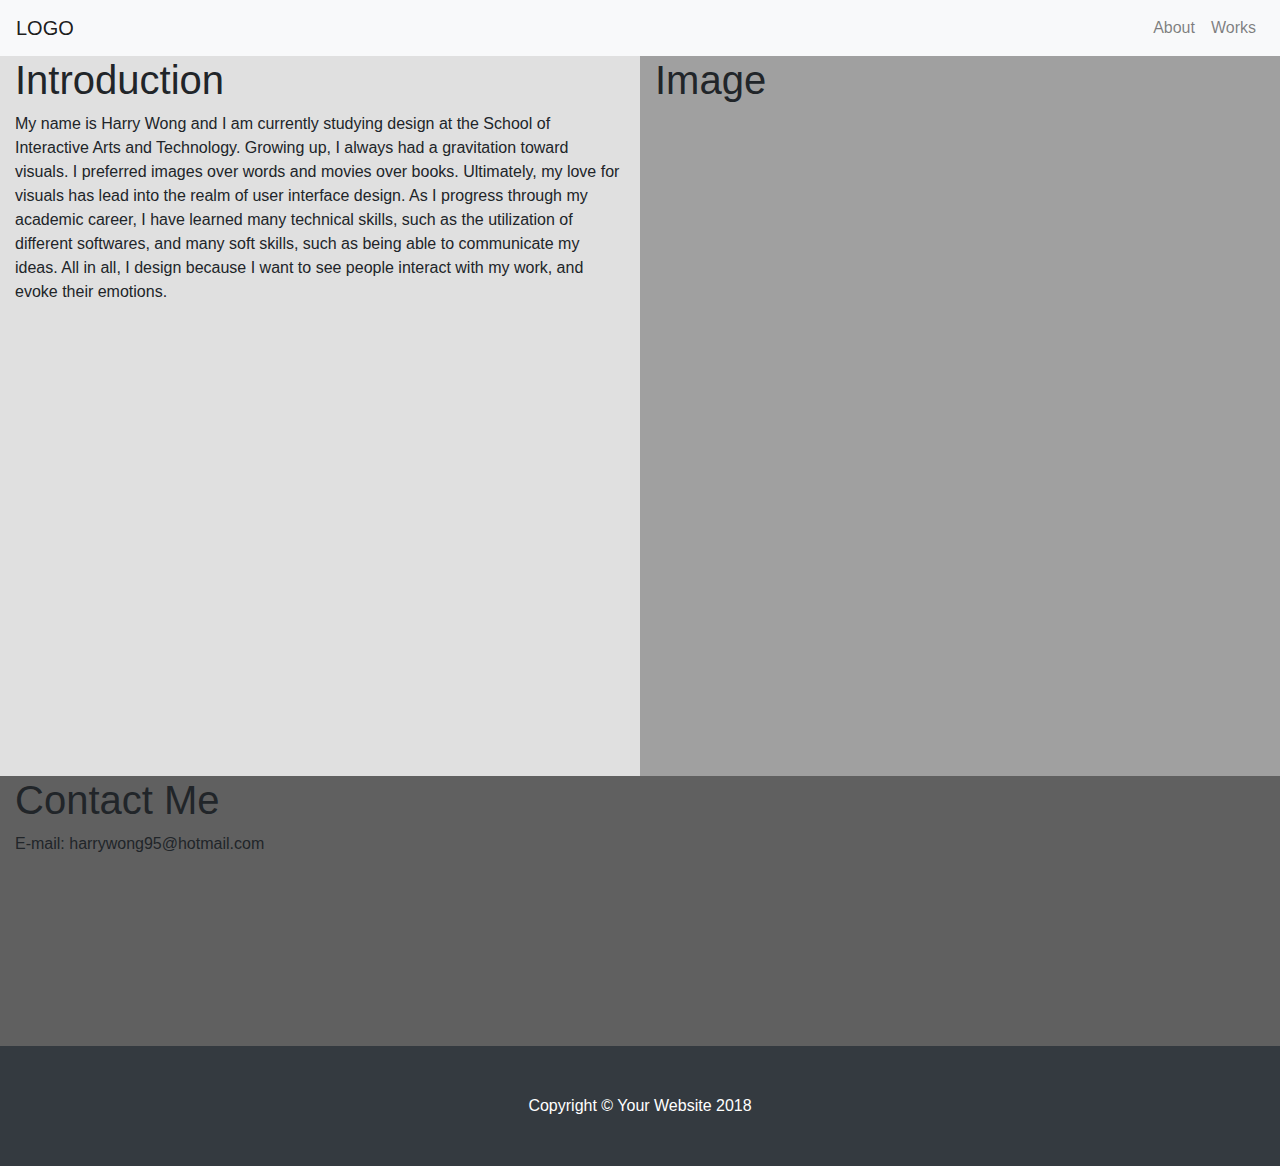
==== P03/about.html @ f25c4a7b "March-15-2018" ====
<!DOCTYPE html>
<html lang="en">

<head>
  <meta charset="utf-8">
  <meta name="viewport" content="width = device-width, intial-scale=1">

  <title> Harry Wong Portfolio </title>
  <link rel="stylesheet" type="text/css" href="https://maxcdn.bootstrapcdn.com/bootstrap/4.0.0/css/bootstrap.min.css">
  <link rel="stylesheet" href="css/main.css">

</head>

<body>

  <nav class="navbar navbar-expand-lg navbar-light bg-light">
    <a class="navbar-brand" href="index.html">LOGO</a>
    <button class="navbar-toggler" type="button" data-toggle="collapse" data-target="#navbarNav" aria-controls="navbarNav" aria-expanded="false" aria-label="Toggle navigation">
      <span class="navbar-toggler-icon"></span>
    </button>
    <div class="collapse navbar-collapse justify-content-end" id="navbarNav">
      <ul class="navbar-nav">
        <li class="nav-item">
          <a class="nav-link" href="about.html">About</a>
        </li>
        <li class="nav-item">
          <a class="nav-link" href="works.html">Works</a>
        </li>
      </ul>
    </div>
  </nav>

  <div class="container-fluid">
    <div class="row">
      <div class="col introduction">
        <h1> Introduction </h1>
        <p>My name is Harry Wong and I am currently studying design at the School of Interactive Arts and Technology. Growing up, I always had a gravitation toward visuals. I preferred images over words and movies over books. Ultimately, my love for visuals has lead into the realm of user interface design. As I progress through my academic career, I have learned many technical skills, such as the utilization of different softwares, and many soft skills, such as being able to communicate my ideas. All in all, I design because I want to see people interact with my work, and evoke their emotions. </p>
      </div>
      <div class="col aboutimage">
        <h1> Image </h1>
      </div>
    </div>
    <div class="row">
      <div class="col contact">
        <h1> Contact Me </h1>
        <p> E-mail: harrywong95@hotmail.com </p>
      </div>
    </div>
  </div>


  <footer class="py-5 bg-dark">
    <div class="container">
      <p class="m-0 text-center text-white">Copyright &copy; Your Website 2018</p>
    </div>
  </footer>





  <script src="https://ajax.googleapis.com/ajax/libs/jquery/3.3.1/jquery.min.js"></script>
  <script src="https://cdnjs.cloudflare.com/ajax/libs/popper.js/1.12.9/umd/popper.min.js"></script>
  <script src="https://maxcdn.bootstrapcdn.com/bootstrap/4.0.0/js/bootstrap.min.js"></script>

</body>


</html>
---- P03/css/main.css ----
.col-home{
  background-color: #FF5851;
  border: 2em solid white;
  height: 100vh;
  width: 100%;
}

.welcome{
    font-family: Roboto;
    font-size: 10em;
    font-weight: black;
    color: #1C1B20;
    margin-left: 5em;
    margin-top: 1.6em;
}

.col-50{
  background-color: #FFFFFF;
  width:50%;
}


.col{
  background-color: #E0E0E0;
  height: 100vh;
}

.work1intro{
  background-color: white;
  height: 80vh;
}

.work1image{
  background-color: #A0A0A0;
}

.introduction{
  height: 80vh;
}

.aboutimage{
  height: 80vh;
  background-color: #A0A0A0;
}

.contact{
  background-color: #606060;
  height: 30vh
}

.projectimage{
  background-color: #C0C0C0;
}

.worksimage{
  background-color: #C0C0C0;
  height: 50vh;
}

.worksimage{
  height: 50vh;
}
.worksimage2{
  background-color: #A0A0A0;
  height: 50vh;
}

.project h1{
  margin: 1em 1em 1em .4em;
}

.project p {
  padding: 1em;
  line-height: 2em;
  width: 70%;
}
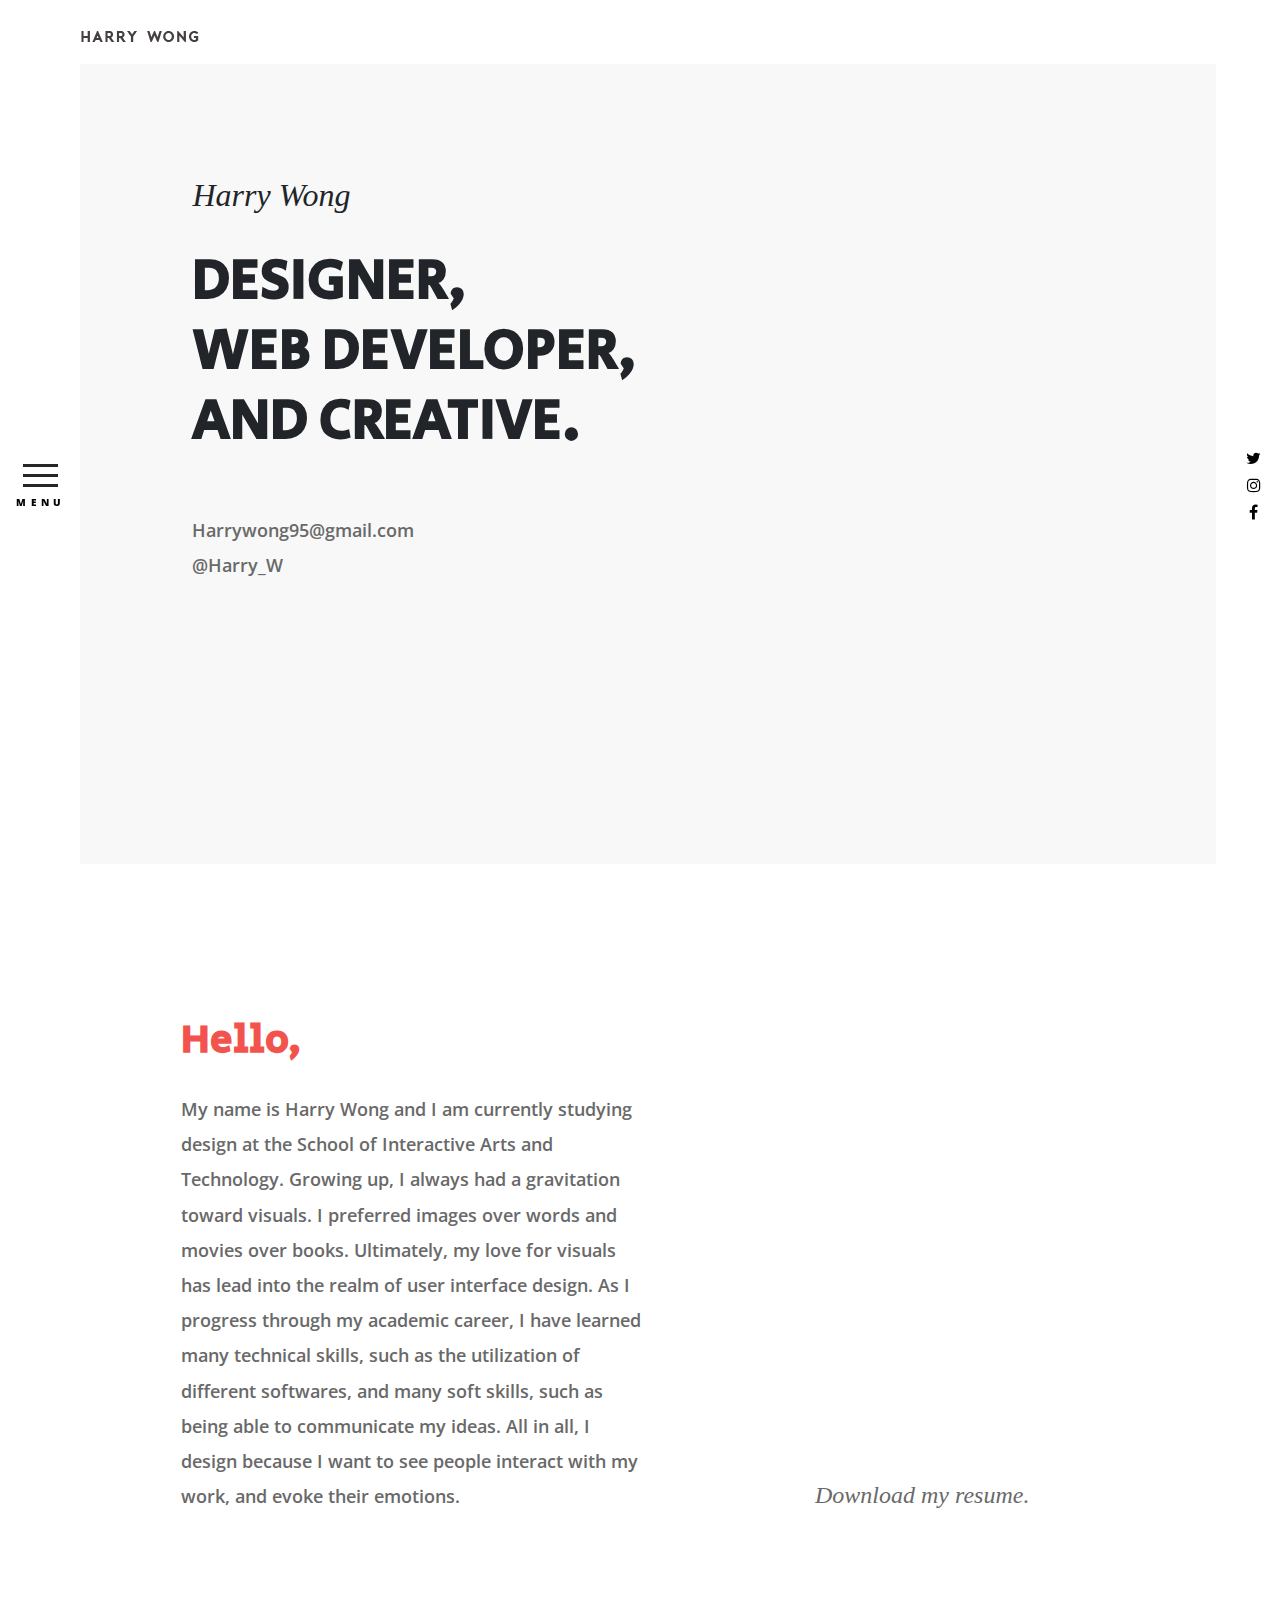
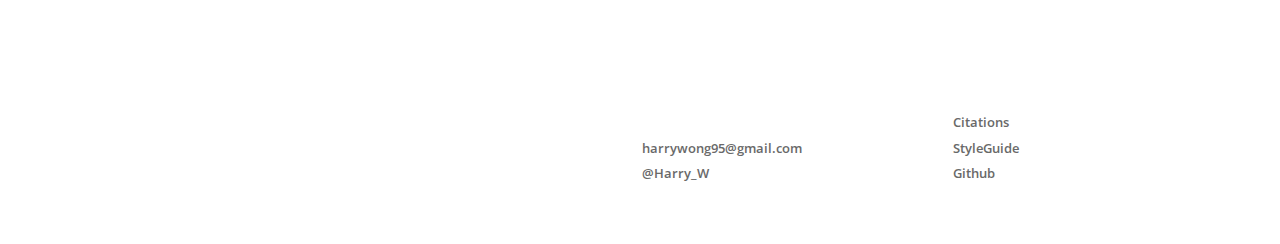
==== commit 443155ee: "Content" ====
--- a/P03/about.html
+++ b/P03/about.html
@@ -5,55 +5,96 @@
   <meta charset="utf-8">
   <meta name="viewport" content="width = device-width, intial-scale=1">
 
-  <title> Harry Wong Portfolio </title>
+  <title> About Me </title>
   <link rel="stylesheet" type="text/css" href="https://maxcdn.bootstrapcdn.com/bootstrap/4.0.0/css/bootstrap.min.css">
+  <link rel="stylesheet" href="https://cdnjs.cloudflare.com/ajax/libs/font-awesome/4.7.0/css/font-awesome.min.css">
+  <link href="https://fonts.googleapis.com/css?family=Khula" rel="stylesheet">
+  <link href="https://fonts.googleapis.com/css?family=Montserrat" rel="stylesheet">
+  <link href='https://fonts.googleapis.com/css?family=Rubik+Mono+One' rel='stylesheet'>
+  <link href="https://fonts.googleapis.com/css?family=Crimson+Text:400i" rel="stylesheet">
+  <link href="https://fonts.googleapis.com/css?family=Lato" rel="stylesheet">
+  <link href='https://fonts.googleapis.com/css?family=Secular+One' rel='stylesheet'>
+  <link href='https://fonts.googleapis.com/css?family=Open+Sans' rel='stylesheet'>
+
   <link rel="stylesheet" href="css/main.css">
+  <link rel="stylesheet" href="css/grid.css">
+
+  <script src="https://code.jquery.com/jquery-3.3.1.js"></script>
+  <script type="text/javascript">
+    $(document).ready(function(){
+      $('.sidebarBtn').click(function(){
+        $('.sidebar').toggleClass('active');
+        $('.sidebarBtn').toggleClass('toggle');
+      })
+    })
+  </script>
 
 </head>
 
 <body>
 
-  <nav class="navbar navbar-expand-lg navbar-light bg-light">
-    <a class="navbar-brand" href="index.html">LOGO</a>
-    <button class="navbar-toggler" type="button" data-toggle="collapse" data-target="#navbarNav" aria-controls="navbarNav" aria-expanded="false" aria-label="Toggle navigation">
-      <span class="navbar-toggler-icon"></span>
-    </button>
-    <div class="collapse navbar-collapse justify-content-end" id="navbarNav">
-      <ul class="navbar-nav">
-        <li class="nav-item">
-          <a class="nav-link" href="about.html">About</a>
-        </li>
-        <li class="nav-item">
-          <a class="nav-link" href="works.html">Works</a>
-        </li>
-      </ul>
+    <div class="container-fluid">
+      <div class="sidebar">
+        <ul>
+          <li><a href="index.html">HOME</a></li>
+          <li><a href="about.html">ABOUT</a></li>
+          <li><a href="works.html">WORKS</a></li>
+          <li><a href="about.html">CONTACT</a></li>
+        </ul>
+        <button class="sidebarBtn">
+          <p>MENU</p>
+          <span> </span>
+        </button>
+      </div>
+
+    <a href="index.html"><img id="logo" src="img/logo.png" alt="logo"></a>
+    <a href="http://www.twitter.com"><i class="fa fa-twitter" id="twitter"></i></a>
+    <a href="http://www.facebook.com"><i class="fa fa-facebook" id="facebook"></i></a>
+    <a href="http://www.instagram.com"><i class="fa fa-instagram" id="instagram"></i></a>
+
+    <div class="page">
+      <section>
+        <div class="row">
+          <div class="col project4">
+            <div class="col-50 aboutme">
+              <h2> Harry Wong </h2> <br> <h1>DESIGNER, <br> WEB DEVELOPER, <br> AND CREATIVE. </h1>
+              <p id="contactinfo"> Harrywong95@gmail.com <br> @Harry_W </p>
+            </div>
+            <div class="col-50">
+            </div>
+          </div>
+        </div>
+      </section>
+
+      <section>
+        <div class="row">
+          <div class="col project3">
+            <div class="col-50 aboutmepara">
+              <h1> Hello, </h1>
+              <p>My name is Harry Wong and I am currently studying design at the School of Interactive Arts and Technology. Growing up, I always had a gravitation toward visuals. I preferred images over words and movies over books. Ultimately, my love for visuals has lead into the realm of user interface design. As I progress through my academic career, I have learned many technical skills, such as the utilization of different softwares, and many soft skills, such as being able to communicate my ideas. All in all, I design because I want to see people interact with my work, and evoke their emotions. </p>
+            </div>
+            <div class="col-50 resume">
+              <a href="#"> Download my resume. </a>
+            </div>
+          </div>
+        </div>
+      </section>
+
     </div>
-  </nav>
-
-  <div class="container-fluid">
-    <div class="row">
-      <div class="col introduction">
-        <h1> Introduction </h1>
-        <p>My name is Harry Wong and I am currently studying design at the School of Interactive Arts and Technology. Growing up, I always had a gravitation toward visuals. I preferred images over words and movies over books. Ultimately, my love for visuals has lead into the realm of user interface design. As I progress through my academic career, I have learned many technical skills, such as the utilization of different softwares, and many soft skills, such as being able to communicate my ideas. All in all, I design because I want to see people interact with my work, and evoke their emotions. </p>
+    <div class="footer">
+      <div class="col-25">
       </div>
-      <div class="col aboutimage">
-        <h1> Image </h1>
+      <div class="col-25">
       </div>
-    </div>
-    <div class="row">
-      <div class="col contact">
-        <h1> Contact Me </h1>
-        <p> E-mail: harrywong95@hotmail.com </p>
+      <div class="col-25">
+        <p>harrywong95@gmail.com <br> @Harry_W</p>
+      </div>
+      <div class="col-25">
+        <p>Citations <br> StyleGuide <br> Github </p>
       </div>
     </div>
   </div>
 
-
-  <footer class="py-5 bg-dark">
-    <div class="container">
-      <p class="m-0 text-center text-white">Copyright &copy; Your Website 2018</p>
-    </div>
-  </footer>
 
 
 
--- a/P03/css/main.css
+++ b/P03/css/main.css
@@ -1,76 +1,533 @@
-.col-home{
-  background-color: #FF5851;
-  border: 2em solid white;
-  height: 100vh;
+body{
+  margin:0;
+  padding:0;
+  font-family: verdana;
+  background: #fff;
+}
+
+#logo{
+  position: absolute;
+  left:5em;
+  top:1.75em;
+}
+
+#twitter{
+  position: fixed;
+  right:1.5%;
+  top:50%;
+  color: black;
+}
+
+#instagram{
+  position: fixed;
+  right:1.5%;
+  top:53%;
+  color: black;
+}
+
+#facebook{
+  position: fixed;
+  right:1.7%;
+  top:56%;
+  color: black;
+}
+
+
+.sidebar{
+  position: fixed;
+  top:0;
+  left: -30em;
+  background: white;
+  width: 30em;
+  height: 100%;
+  transition: .3s;
+  z-index: 1;
+}
+
+input:focus, textarea:focus {
+    outline: none;
+}
+
+.active{
+  left:0;
+}
+
+ul{
+  margin-top: 50%;
+  padding: 1em 0;
+}
+
+ul li{
+  list-style: none;
+}
+
+ul li a{
+  padding: 1em 2em;
+  color: #696969;
+  display: block;
+  text-decoration: none;
+  font-family: secular one;
+  font-size: 2em;
+  font-weight: 900;
+}
+
+ul li a:hover{
+  text-decoration: none;
+  color: grey;
+}
+
+.sidebarBtn{
+  position: absolute;
+  top: 50%;
+  right:-14%;
+  width: 50px;
+  height: 50px;
+  box-sizing: border-box;
+  background: transparent;
+  cursor: pointer;
+  border: none;
+  outline: none;
+}
+
+.sidebarBtn p{
+  position: absolute;
+  font-size: .6em;
+  top: 4.75em;
+  right: .1em;
+  bottom: 0;
+  font-family: open sans;
+  font-weight: 900;
+  color: black;
+  letter-spacing: .5em;
+}
+
+.sidebarBtn.toggle p{
+  opacity: 0;
+}
+
+.sidebarBtn:focus{
+  outline: none;
+}
+
+.sidebarBtn span{
+  display: block;
+  width: 35px;
+  height: 3px;
+  background: #262626;
+  position: absolute;
+  top:24px;
+  transition: .3s;
+}
+
+.sidebarBtn span:before{
+  content: '';
+  position: absolute;
+  top: -10px;
+  left:0px;
   width: 100%;
-}
+  height: 3px;
+  background: #262626;
+  transition: .3s;
+}
+
+.sidebarBtn span:after{
+  content: '';
+  position: absolute;
+  top: 10px;
+  left:0px;
+  width: 100%;
+  height: 3px;
+  background: #262626;
+  transition: .3s;
+}
+
+.sidebarBtn.toggle span{
+  left: -10em;
+  background: transparent;
+}
+
+.sidebarBtn.toggle span:before{
+  top: 0;
+  transform: rotate(45deg);
+}
+
+.sidebarBtn.toggle span:after{
+  top: 0;
+  transform: rotate(-45deg);
+}
+
+/* Content */
+
+/* for homepage titles */
+.project h1{
+  font-family: secular one;
+  font-weight: 900;
+  line-height: 0.8em;
+  margin-left: 2em;
+  margin-bottom: 1.1em;
+}
+
+/* for works page titles  */
+.project1 h1{
+  font-family: secular one;
+  font-weight: 900;
+  line-height: 0.8em;
+  margin-left: 4em;
+  margin-bottom: 1.1em;
+  font-size: 9em;
+}
+
 
 .welcome{
-    font-family: Roboto;
-    font-size: 10em;
+    font-family: secular one;
+    font-size: 12em;
     font-weight: black;
     color: #1C1B20;
-    margin-left: 5em;
-    margin-top: 1.6em;
-}
-
-.col-50{
-  background-color: #FFFFFF;
-  width:50%;
-}
-
-
-.col{
-  background-color: #E0E0E0;
-  height: 100vh;
-}
-
-.work1intro{
-  background-color: white;
-  height: 80vh;
-}
-
-.work1image{
-  background-color: #A0A0A0;
-}
-
-.introduction{
-  height: 80vh;
-}
-
-.aboutimage{
-  height: 80vh;
-  background-color: #A0A0A0;
-}
-
-.contact{
-  background-color: #606060;
-  height: 30vh
+    margin-top: 25%;
+}
+
+/* homepage paragraphs */
+.firstpara{
+  font-family: Open Sans;
+  font-weight: 600;
+  color: #696969;
+  width: 42%;
+  margin-top: 7.6em;
+  font-size: 0.9em;
+  line-height: 2em;
+}
+
+.secondpara{
+  font-family: Open Sans;
+  font-weight: 600;
+  color: #696969;
+  width: 80%;
+  margin-top: 7.6em;
+  font-size: 0.9em;
+  line-height: 2em;
+}
+
+.thirdpara{
+  font-family: Open Sans;
+  font-weight: 600;
+  color: #696969;
+  width: 80%;
+  margin-top: 7.6em;
+  font-size: 0.9em;
+  line-height: 2em;
+}
+
+
+.homeimage{
+  margin-top: 10em;
+  width: 50%;
+  position: absolute;
+  margin-left: -0.9375em;
+}
+
+.homeimage h1{
+  font-size: 7rem;
+}
+
+.lenstitle h1{
+  font-size: 7rem;
+  color:#f2544d;
+}
+
+.homeimage img{
+  width: 90%;
+}
+
+.block{
+  width: 50%;
+  margin-left: 50%;
+  position: absolute;
+}
+
+.block h2{
+  margin-top: 10em;
+}
+
+.seemywork{
+  text-decoration: none;
+  font-family: Crimson;
+  background: none;
+  border: none;
+  margin-top: 2em;
+  font-size: 1.5em;
+  font-style: italic;
+  font-weight: bold;
+  color: #696969;
+  position: absolute;
+}
+
+.seemywork:hover{
+  color: #FF5851;
+  cursor: pointer;
+}
+
+.seemywork:focus{
+  outline: none;
+}
+
+.seemywork1{
+  text-decoration: none;
+  font-family: Crimson;
+  background: none;
+  border: none;
+  margin-top: .5em;
+  font-size: 1.5em;
+  margin-left: -.25em;
+  font-style: italic;
+  font-weight: bold;
+  color: #696969;
+  position: absolute;
+}
+
+.seemywork1:hover{
+  color: #FF5851;
+  cursor: pointer;
+}
+
+.seemywork1:focus{
+  outline: none;
+}
+
+.header1{
+  font-weight: bold;
+  font-size: 1.5em;
+
+}
+
+.header2{
+  font-family: Crimson;
+  font-style: italic;
+  font-weight: bold;
+  font-size: 1.5em;
+}
+
+.header3{
+  font-family: Crimson;
+  font-style: italic;
+  font-weight: bold;
+  font-size: 1.5em;
+}
+
+.header4{
+  font-weight: bold;
+  font-size: 1em;
+}
+
+#col-50 h2{
+  margin-left: 14em;
+  position: absolute;
+  margin-top: -3.5em;
 }
 
 .projectimage{
-  background-color: #C0C0C0;
-}
-
-.worksimage{
-  background-color: #C0C0C0;
-  height: 50vh;
-}
-
-.worksimage{
-  height: 50vh;
-}
-.worksimage2{
-  background-color: #A0A0A0;
-  height: 50vh;
-}
-
-.project h1{
-  margin: 1em 1em 1em .4em;
-}
-
-.project p {
-  padding: 1em;
-  line-height: 2em;
-  width: 70%;
-}
+  width: 100%;
+}
+
+.col-12 img{
+  width: 100%;
+  margin-top: 11em;
+}
+
+.col-12 h1{
+  margin-top: 1em;
+  position: absolute;
+  letter-spacing: .1em;
+}
+
+.frontright{
+  background-color: #FF5851;
+  height: 100%;
+}
+
+.worksheader2{
+  margin-top:13em;
+  margin-left: 3em;
+}
+
+.worksheader2 p{
+  font-family: open sans;
+  color: #696969;
+  font-size: 0.9em;
+  font-weight: 600;
+  width: 60%;
+  margin-top: 3em;
+}
+
+.thumbnails img{
+  width: 101%;
+  margin: 0;
+  padding: 0;
+}
+
+.aboutme h1{
+  font-size: 3.5rem;
+  line-height: 1.25em;
+  margin-left:20%;
+  font-family: secular one;
+  font-weight: 900;
+}
+
+.aboutme h2{
+  font-size: 2rem;
+  font-style: italic;
+  font-family: crimson;
+  margin-left: 20%;
+  margin-top: 20%;
+}
+
+.aboutmepara h1{
+  font-family: secular one;
+  font-weight: 900;
+  color: #f2544d;
+  margin-left: 18%;
+  margin-top: 27%;
+}
+
+.aboutmepara p{
+  font-family: Open Sans;
+  font-weight: 600;
+  color: #696969;
+    line-height: 2em;
+      font-size: 1.1em;
+      margin-left: 18%;
+      margin-top: 5%;
+}
+
+#contactinfo{
+  font-family: Open Sans;
+  font-weight: 600;
+  font-size: 1.1em;
+  color: #696969;
+  margin-left: 20%;
+  margin-top: 10%;
+  line-height: 2em;
+}
+
+.resume a{
+  text-decoration: none;
+  color: #696969;
+  font-family: crimson;
+  font-style: italic;
+  font-size: 1.5em;
+  margin-left: 30%;
+}
+
+.labels p{
+  margin: 0;
+  font-family: Open Sans;
+  font-weight: 600;
+  color: #696969;
+  line-height: 2em;
+  font-size: 1.1em;
+  padding-bottom: 10em;
+  margin-left: 9%;
+}
+
+.summary h1{
+  margin-left: 4em;
+  font-family: secular one;
+  font-weight: 900;
+  color: #f2544d;
+  float: left;
+}
+
+.summary p{
+  width: 60%;
+  margin-left: 18%;
+  font-family: Open Sans;
+  font-weight: 600;
+  color: #696969;
+  line-height: 2em;
+  margin-top: 5%;
+  float: left;
+}
+
+.col-50 img{
+  width: 101%;
+  height: 100%;
+  margin: 0;
+  float: left;
+}
+
+.workheader{
+  background-color: #512439;
+  height: 90vh;
+  width: 100%;
+}
+
+.workheader2{
+  background-color: #5ec6a3;
+  height: 90vh;
+  width: 100%;
+}
+
+.workstitle h1{
+  font-family: secular one;
+  font-weight: 900;
+  color: white;
+  font-size: 5em;
+  margin-top: 5%;
+}
+
+.workstitle h2{
+  font-family: crimson;
+  font-weight: 900;
+  color: white;
+  font-size: 2.5em;
+  margin-top: 40%;
+  font-style: italic;
+}
+
+.workstitle h3{
+  font-family: crimson;
+  font-weight: 900;
+  color: #7c3640;
+  font-size: 1em;
+  font-style: italic;
+  margin-top: 30%;
+}
+
+#vtlheader{
+  color: #3a7c66;
+}
+
+#work2header{
+  color: #5ec6a3;
+}
+
+.workstitle p{
+  font-family: Open Sans;
+  font-weight: 600;
+  color: #f8f8f8;
+  line-height: 2em;
+  margin-top: 5%;
+  font-size: .8em;
+  width: 80%;
+}
+
+.footer {
+    position: absolute;
+    left: 0;
+    top: 100;
+    width: 100%;
+    height: 20%;
+    background-color: white;
+    color: #696969;
+    text-align: center;
+}
+
+.footer p{
+  font-family: Open Sans;
+  font-weight: 600;
+  color: #696969;
+  line-height: 2em;
+  font-size: .8em;
+  width: 80%;
+  text-align: left;
+  margin-top: 15%;
+}
--- a/P03/css/grid.css
+++ b/P03/css/grid.css
@@ -0,0 +1,68 @@
+
+.project{
+  height: 65em;
+  background-color: #F8F8F8;
+  padding: 0;
+}
+
+.project1{
+  height: 40em;
+  background-color: #F8F8F8;
+  padding: 0;
+}
+
+.project2{
+  height: 28em;
+  background-color: #F8F8F8;
+  padding: 0;
+}
+
+.project3{
+  height: 50em;
+  background-color: white;
+  padding: 0;
+}
+
+.project4{
+  height: 50em;
+  background-color: #F8F8F8;
+  padding: 0;
+}
+
+.page{
+  background-color: #F8F8F8;
+  border-left: 5em solid white;
+  border-right: 4em solid white;
+  border-top: 4em solid white;
+  padding: 0;
+}
+
+.col-33{
+  width: 33%;
+  display: inline-block;
+}
+
+.col-50{
+  width: 49.5%;
+  display: inline-block;
+  padding-bottom: 10%;
+}
+
+#col-50{
+  width: 49.5%;
+  display: inline-block;
+}
+
+.col-25{
+  width: 24%;
+  display: inline-block;
+}
+
+.col-12{
+  padding: 0;
+  margin: 0;
+}
+
+.col-100{
+  width: 100%;
+}
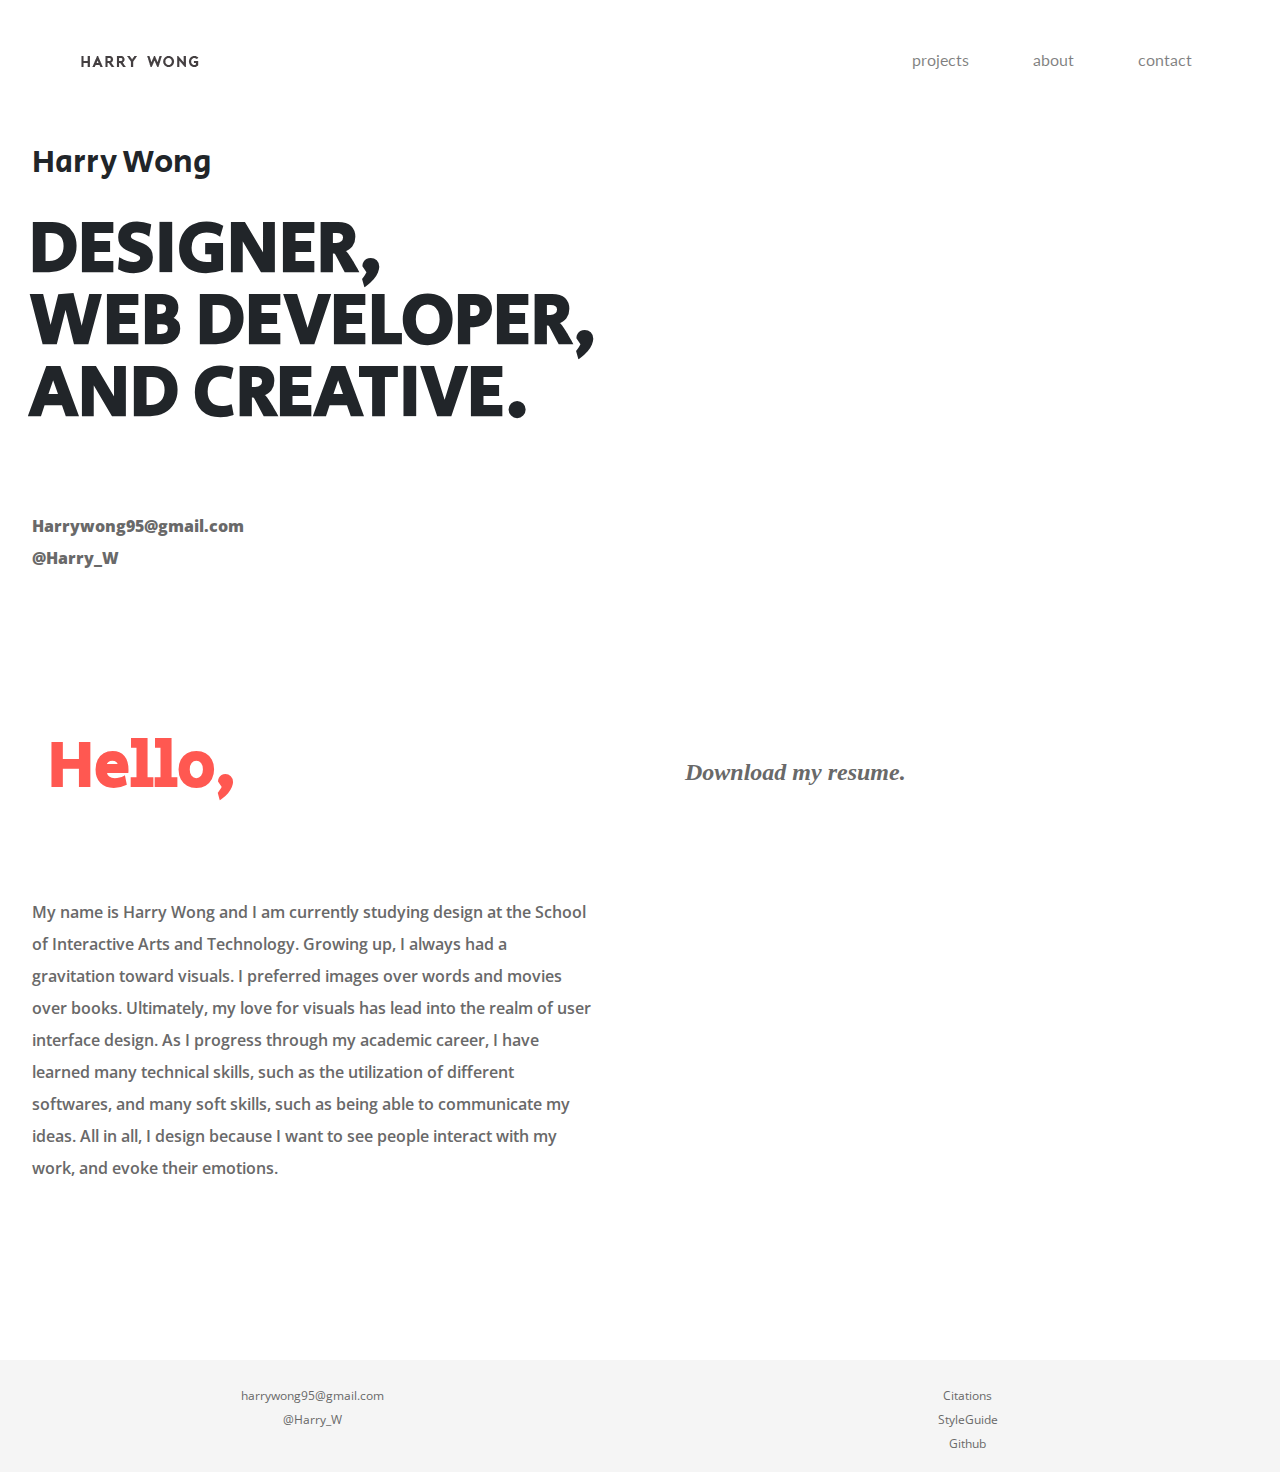
==== commit 95c169bd: "Responsiveness" ====
--- a/P03/about.html
+++ b/P03/about.html
@@ -20,85 +20,66 @@
   <link rel="stylesheet" href="css/grid.css">
 
   <script src="https://code.jquery.com/jquery-3.3.1.js"></script>
-  <script type="text/javascript">
-    $(document).ready(function(){
-      $('.sidebarBtn').click(function(){
-        $('.sidebar').toggleClass('active');
-        $('.sidebarBtn').toggleClass('toggle');
-      })
-    })
-  </script>
 
 </head>
 
 <body>
 
-    <div class="container-fluid">
-      <div class="sidebar">
-        <ul>
-          <li><a href="index.html">HOME</a></li>
-          <li><a href="about.html">ABOUT</a></li>
-          <li><a href="works.html">WORKS</a></li>
-          <li><a href="about.html">CONTACT</a></li>
+  <div class="container-fluid">
+    <nav class="navbar navbar-expand-lg navbar-light">
+      <a href="index.html"><img src = "img/logo.png"></a>
+      <button class="navbar-toggler" type="button" data-toggle="collapse" data-target="#navbarNav" aria-controls="navbarNav" aria-expanded="false" aria-label="Toggle navigation">
+        <span class="navbar-toggler-icon"></span>
+      </button>
+      <div class="collapse navbar-collapse" id="navbarNav">
+        <ul class="navbar-nav ml-auto">
+          <li class="nav-item ml-auto">
+            <a class="nav-link" href="works.html">projects</a>
+          </li>
+          <li class="nav-item ml-auto">
+            <a class="nav-link" href="about.html#about">about</a>
+          </li>
+          <li class="nav-item ml-auto">
+            <a class="nav-link" href="about.html#contact">contact</a>
+          </li>
         </ul>
-        <button class="sidebarBtn">
-          <p>MENU</p>
-          <span> </span>
-        </button>
       </div>
+    </nav>
 
-    <a href="index.html"><img id="logo" src="img/logo.png" alt="logo"></a>
+    <div class="row fullscreen">
+      <div class="col-md-6" id="contact">
+        <h2 id="name"> Harry Wong </h2> <br> <h1 id="names">DESIGNER, <br> WEB DEVELOPER, <br> AND CREATIVE. </h1>
+        <p id="contactinfo"> Harrywong95@gmail.com <br> @Harry_W </p>
+      </div>
+    </div>
+
+    <div class="row space">
+      <div class="col-md-6" id="about">
+        <h1 id="hello"> Hello, </h1>
+        <p id="aboutpara">My name is Harry Wong and I am currently studying design at the School of Interactive Arts and Technology. Growing up, I always had a gravitation toward visuals. I preferred images over words and movies over books. Ultimately, my love for visuals has lead into the realm of user interface design. As I progress through my academic career, I have learned many technical skills, such as the utilization of different softwares, and many soft skills, such as being able to communicate my ideas. All in all, I design because I want to see people interact with my work, and evoke their emotions. </p>
+      </div>
+      <div class="col-md-6">
+        <a href="#" id="resume"> Download my resume. </a>
+      </div>
+    </div>
+
+    <footer>
+      <div class="row">
+        <div class="col-md-6">
+          <p>harrywong95@gmail.com <br> @Harry_W</p>
+        </div>
+        <div class="col-md-6">
+          <p>Citations <br> StyleGuide <br> Github </p>
+        </div>
+      </div>
+    </footer>
+
+  </div>
+
+    <!-- <a href="index.html"><img id="logo" src="img/logo.png" alt="logo"></a>
     <a href="http://www.twitter.com"><i class="fa fa-twitter" id="twitter"></i></a>
     <a href="http://www.facebook.com"><i class="fa fa-facebook" id="facebook"></i></a>
-    <a href="http://www.instagram.com"><i class="fa fa-instagram" id="instagram"></i></a>
-
-    <div class="page">
-      <section>
-        <div class="row">
-          <div class="col project4">
-            <div class="col-50 aboutme">
-              <h2> Harry Wong </h2> <br> <h1>DESIGNER, <br> WEB DEVELOPER, <br> AND CREATIVE. </h1>
-              <p id="contactinfo"> Harrywong95@gmail.com <br> @Harry_W </p>
-            </div>
-            <div class="col-50">
-            </div>
-          </div>
-        </div>
-      </section>
-
-      <section>
-        <div class="row">
-          <div class="col project3">
-            <div class="col-50 aboutmepara">
-              <h1> Hello, </h1>
-              <p>My name is Harry Wong and I am currently studying design at the School of Interactive Arts and Technology. Growing up, I always had a gravitation toward visuals. I preferred images over words and movies over books. Ultimately, my love for visuals has lead into the realm of user interface design. As I progress through my academic career, I have learned many technical skills, such as the utilization of different softwares, and many soft skills, such as being able to communicate my ideas. All in all, I design because I want to see people interact with my work, and evoke their emotions. </p>
-            </div>
-            <div class="col-50 resume">
-              <a href="#"> Download my resume. </a>
-            </div>
-          </div>
-        </div>
-      </section>
-
-    </div>
-    <div class="footer">
-      <div class="col-25">
-      </div>
-      <div class="col-25">
-      </div>
-      <div class="col-25">
-        <p>harrywong95@gmail.com <br> @Harry_W</p>
-      </div>
-      <div class="col-25">
-        <p>Citations <br> StyleGuide <br> Github </p>
-      </div>
-    </div>
-  </div>
-
-
-
-
-
+    <a href="http://www.instagram.com"><i class="fa fa-instagram" id="instagram"></i></a> -->
 
   <script src="https://ajax.googleapis.com/ajax/libs/jquery/3.3.1/jquery.min.js"></script>
   <script src="https://cdnjs.cloudflare.com/ajax/libs/popper.js/1.12.9/umd/popper.min.js"></script>
--- a/P03/css/main.css
+++ b/P03/css/main.css
@@ -1,276 +1,253 @@
-body{
-  margin:0;
-  padding:0;
-  font-family: verdana;
-  background: #fff;
-}
-
-#logo{
-  position: absolute;
-  left:5em;
-  top:1.75em;
-}
-
 #twitter{
-  position: fixed;
-  right:1.5%;
-  top:50%;
+  position: absolute;
+  right:7em;
+  top: 2.5em;
   color: black;
 }
 
 #instagram{
-  position: fixed;
-  right:1.5%;
-  top:53%;
+  position: absolute;
+  right:10em;
+  top: 2.5em;
   color: black;
 }
 
 #facebook{
-  position: fixed;
-  right:1.7%;
-  top:56%;
+  position: absolute;
+  right:13em;
+  top: 2.5em;
   color: black;
 }
 
-
-.sidebar{
-  position: fixed;
-  top:0;
-  left: -30em;
-  background: white;
-  width: 30em;
-  height: 100%;
-  transition: .3s;
-  z-index: 1;
-}
-
-input:focus, textarea:focus {
-    outline: none;
-}
-
-.active{
-  left:0;
-}
-
-ul{
-  margin-top: 50%;
-  padding: 1em 0;
-}
-
-ul li{
-  list-style: none;
-}
-
-ul li a{
-  padding: 1em 2em;
-  color: #696969;
-  display: block;
-  text-decoration: none;
+#homepage{
+  overflow:hidden;
+}
+
+#name{
   font-family: secular one;
-  font-size: 2em;
+  margin-left: 4.75em;
+  margin-top: 5em;
+}
+
+#names{
+  line-height: 1em;
+  margin-left: 2.25em;
+}
+
+#contactinfo{
+  font-family: open sans;
   font-weight: 900;
-}
-
-ul li a:hover{
-  text-decoration: none;
-  color: grey;
-}
-
-.sidebarBtn{
-  position: absolute;
-  top: 50%;
-  right:-14%;
-  width: 50px;
-  height: 50px;
-  box-sizing: border-box;
-  background: transparent;
-  cursor: pointer;
+  font-size: 1em;
+  color: #696969;
+  line-height: 2em;
+  margin-left: 9em;
+}
+
+.bounceleft a{
+  color:black;
+}
+
+.bounceleft a:focus{
+  color:#696969;
+}
+
+.bounceright a{
+  color:black;
+}
+
+.bounceright a:focus{
+  color:#696969;
+}
+
+.bouncedown a{
+  color:black;
+}
+
+.bouncedown a:focus{
+  color:#696969;
+}
+
+/* Content */
+
+.fullscreen{
+  height: 100vh;
+}
+
+.space{
+  padding-bottom: 10%;
+}
+
+.navbar{
+  padding: 2.5em 5em 2em 5em;
+}
+
+.navbar-toggler{
   border: none;
   outline: none;
 }
 
-.sidebarBtn p{
-  position: absolute;
-  font-size: .6em;
-  top: 4.75em;
-  right: .1em;
-  bottom: 0;
-  font-family: open sans;
-  font-weight: 900;
-  color: black;
-  letter-spacing: .5em;
-}
-
-.sidebarBtn.toggle p{
-  opacity: 0;
-}
-
-.sidebarBtn:focus{
+.navbar-toggler:focus{
+  border: none;
   outline: none;
 }
 
-.sidebarBtn span{
-  display: block;
-  width: 35px;
-  height: 3px;
-  background: #262626;
-  position: absolute;
-  top:24px;
-  transition: .3s;
-}
-
-.sidebarBtn span:before{
-  content: '';
-  position: absolute;
-  top: -10px;
-  left:0px;
-  width: 100%;
-  height: 3px;
-  background: #262626;
-  transition: .3s;
-}
-
-.sidebarBtn span:after{
-  content: '';
-  position: absolute;
-  top: 10px;
-  left:0px;
-  width: 100%;
-  height: 3px;
-  background: #262626;
-  transition: .3s;
-}
-
-.sidebarBtn.toggle span{
-  left: -10em;
-  background: transparent;
-}
-
-.sidebarBtn.toggle span:before{
-  top: 0;
-  transform: rotate(45deg);
-}
-
-.sidebarBtn.toggle span:after{
-  top: 0;
-  transform: rotate(-45deg);
-}
-
-/* Content */
-
-/* for homepage titles */
-.project h1{
+.nav-item{
+  padding-left: 3em;
+  font-family:Lato;
+}
+
+#welcome{
+  font-size: 10rem;
+  margin-top: 7%;
+  right: 36%;
+  position: absolute;
+}
+
+#hello{
+  color: #FF5851;
+}
+
+#projects{
+  color: #FF5851;
+  font-siZE: 10em;
+  margin-top: 15%;
+  margin-left: 30%;
+}
+
+h1{
   font-family: secular one;
   font-weight: 900;
   line-height: 0.8em;
+  font-size: 7vh;
   margin-left: 2em;
   margin-bottom: 1.1em;
 }
 
-/* for works page titles  */
-.project1 h1{
-  font-family: secular one;
-  font-weight: 900;
-  line-height: 0.8em;
-  margin-left: 4em;
-  margin-bottom: 1.1em;
-  font-size: 9em;
-}
-
-
-.welcome{
-    font-family: secular one;
-    font-size: 12em;
-    font-weight: black;
-    color: #1C1B20;
-    margin-top: 25%;
-}
-
-/* homepage paragraphs */
-.firstpara{
-  font-family: Open Sans;
+#vtlimage{
+  width: 100%;
+}
+
+.para{
+  font-family: open sans;
   font-weight: 600;
   color: #696969;
-  width: 42%;
-  margin-top: 7.6em;
   font-size: 0.9em;
+  padding-right: 50%;
+  padding-top: 5em;
+}
+
+#aboutpara{
+  font-family: open sans;
+  font-weight: 600;
+  color: #696969;
+  font-size: 1em;
   line-height: 2em;
-}
-
-.secondpara{
-  font-family: Open Sans;
-  font-weight: 600;
-  color: #696969;
-  width: 80%;
-  margin-top: 7.6em;
-  font-size: 0.9em;
-  line-height: 2em;
-}
-
-.thirdpara{
-  font-family: Open Sans;
-  font-weight: 600;
-  color: #696969;
-  width: 80%;
-  margin-top: 7.6em;
-  font-size: 0.9em;
-  line-height: 2em;
-}
-
-
-.homeimage{
-  margin-top: 10em;
-  width: 50%;
-  position: absolute;
-  margin-left: -0.9375em;
-}
-
-.homeimage h1{
-  font-size: 7rem;
-}
-
-.lenstitle h1{
-  font-size: 7rem;
-  color:#f2544d;
-}
-
-.homeimage img{
-  width: 90%;
-}
-
-.block{
-  width: 50%;
-  margin-left: 50%;
-  position: absolute;
-}
-
-.block h2{
-  margin-top: 10em;
+  margin-left: 8.8em;
+  width: 75%;
+}
+
+#left{
+  font-size: 3em;
+  position: absolute;
+  left: 2em;
+  top: 3.4em;
+}
+
+#leftlabel{
+  font-family: lato;
+  font-size: 1em;
+  position: absolute;
+  left: 9em;
+  top: 12em;
+}
+
+#right{
+  font-size: 3em;
+  position: absolute;
+  right: 2em;
+  top: 3.4em;
+}
+
+#rightlabel{
+  font-family: lato;
+  font-size: 1em;
+  position: absolute;
+  right: 9em;
+  top: 12em;
+}
+
+#down{
+  font-size: 3em;
+  position: absolute;
+  top: 11.5em;
+}
+
+#downlabel{
+  font-family: lato;
+  font-size: 1em;
+  position: absolute;
+  left: 49.4%;
+  top: 34em;
+}
+.arrow {
+  text-align: center;
+  margin: 8% 0;
+}
+.bounceleft {
+  -moz-animation: bounceleft 2s infinite;
+  -webkit-animation: bounceleft 2s infinite;
+  animation: bounceleft 2s infinite;
+}
+
+@keyframes bounceleft {
+  0%, 20%, 50%, 80%, 100% {
+    transform: translateY(0);
+  }
+  40% {
+    transform: translateX(-30px);
+  }
+  60% {
+    transform: translateX(-15px);
+  }
+}
+
+.bounceright {
+  -moz-animation: bounceright 2s infinite;
+  -webkit-animation: bounceright 2s infinite;
+  animation: bounceright 2s infinite;
+}
+
+@keyframes bounceright {
+  0%, 20%, 50%, 80%, 100% {
+    transform: translateY(0);
+  }
+  40% {
+    transform: translateX(30px);
+  }
+  60% {
+    transform: translateX(15px);
+  }
+}
+
+.bouncedown {
+  -moz-animation: bouncedown 2s infinite;
+  -webkit-animation: bouncedown 2s infinite;
+  animation: bouncedown 2s infinite;
+}
+
+@keyframes bouncedown {
+  0%, 20%, 50%, 80%, 100% {
+    transform: translateY(0);
+  }
+  40% {
+    transform: translateY(30px);
+  }
+  60% {
+    transform: translateY(15px);
+  }
 }
 
 .seemywork{
-  text-decoration: none;
-  font-family: Crimson;
-  background: none;
-  border: none;
-  margin-top: 2em;
-  font-size: 1.5em;
-  font-style: italic;
-  font-weight: bold;
-  color: #696969;
-  position: absolute;
-}
-
-.seemywork:hover{
-  color: #FF5851;
-  cursor: pointer;
-}
-
-.seemywork:focus{
-  outline: none;
-}
-
-.seemywork1{
   text-decoration: none;
   font-family: Crimson;
   background: none;
@@ -284,19 +261,18 @@
   position: absolute;
 }
 
-.seemywork1:hover{
+.seemywork:hover{
   color: #FF5851;
   cursor: pointer;
 }
 
-.seemywork1:focus{
+.seemywork:focus{
   outline: none;
 }
 
 .header1{
   font-weight: bold;
   font-size: 1.5em;
-
 }
 
 .header2{
@@ -306,228 +282,75 @@
   font-size: 1.5em;
 }
 
-.header3{
+.header4{
+  font-weight: bold;
+  font-size: 1em;
+}
+
+#resume{
+  text-decoration: none;
   font-family: Crimson;
+  background: none;
+  border: none;
+  margin-top: .5em;
+  font-size: 1.5em;
+  margin-left: -.25em;
   font-style: italic;
   font-weight: bold;
-  font-size: 1.5em;
-}
-
-.header4{
-  font-weight: bold;
-  font-size: 1em;
-}
-
-#col-50 h2{
-  margin-left: 14em;
-  position: absolute;
-  margin-top: -3.5em;
-}
-
-.projectimage{
+  color: #696969;
+  position: absolute;
+}
+
+#resume:hover{
+  color: #FF5851;
+  cursor: pointer;
+}
+
+.projectpara{
+  font-family: open sans;
+  font-weight: 600;
+  color: #696969;
+  font-size: 1em;
+  line-height: 2em;
+}
+
+.projecttitle{
+  font-size: 2em;
+  font-family: secular one;
+  margin-left: 0;
+}
+
+#lens{
+  background-color:#FF5851;
+}
+
+#thumbnail{
   width: 100%;
 }
 
-.col-12 img{
-  width: 100%;
-  margin-top: 11em;
-}
-
-.col-12 h1{
-  margin-top: 1em;
-  position: absolute;
-  letter-spacing: .1em;
-}
-
-.frontright{
-  background-color: #FF5851;
-  height: 100%;
-}
-
-.worksheader2{
-  margin-top:13em;
-  margin-left: 3em;
-}
-
-.worksheader2 p{
-  font-family: open sans;
-  color: #696969;
-  font-size: 0.9em;
-  font-weight: 600;
-  width: 60%;
-  margin-top: 3em;
-}
-
-.thumbnails img{
-  width: 101%;
-  margin: 0;
-  padding: 0;
-}
-
-.aboutme h1{
-  font-size: 3.5rem;
-  line-height: 1.25em;
-  margin-left:20%;
-  font-family: secular one;
-  font-weight: 900;
-}
-
-.aboutme h2{
-  font-size: 2rem;
-  font-style: italic;
-  font-family: crimson;
-  margin-left: 20%;
-  margin-top: 20%;
-}
-
-.aboutmepara h1{
-  font-family: secular one;
-  font-weight: 900;
-  color: #f2544d;
-  margin-left: 18%;
-  margin-top: 27%;
-}
-
-.aboutmepara p{
-  font-family: Open Sans;
-  font-weight: 600;
-  color: #696969;
-    line-height: 2em;
-      font-size: 1.1em;
-      margin-left: 18%;
-      margin-top: 5%;
-}
-
-#contactinfo{
-  font-family: Open Sans;
-  font-weight: 600;
-  font-size: 1.1em;
-  color: #696969;
-  margin-left: 20%;
-  margin-top: 10%;
+#titles{
+  font-size: 10em;
+  margin-left: 5em;
+  margin-top: 2em;
+  color: white;
+}
+
+#titles1{
+  font-size: 10em;
+  margin-left: 4em;
+  margin-top: 2em;
+  color: white;
+}
+
+footer p{
+  text-align: center;
+  font-family: open sans;
   line-height: 2em;
-}
-
-.resume a{
-  text-decoration: none;
-  color: #696969;
-  font-family: crimson;
-  font-style: italic;
-  font-size: 1.5em;
-  margin-left: 30%;
-}
-
-.labels p{
-  margin: 0;
-  font-family: Open Sans;
-  font-weight: 600;
-  color: #696969;
-  line-height: 2em;
-  font-size: 1.1em;
-  padding-bottom: 10em;
-  margin-left: 9%;
-}
-
-.summary h1{
-  margin-left: 4em;
-  font-family: secular one;
-  font-weight: 900;
-  color: #f2544d;
-  float: left;
-}
-
-.summary p{
-  width: 60%;
-  margin-left: 18%;
-  font-family: Open Sans;
-  font-weight: 600;
-  color: #696969;
-  line-height: 2em;
-  margin-top: 5%;
-  float: left;
-}
-
-.col-50 img{
-  width: 101%;
-  height: 100%;
-  margin: 0;
-  float: left;
-}
-
-.workheader{
-  background-color: #512439;
-  height: 90vh;
-  width: 100%;
-}
-
-.workheader2{
-  background-color: #5ec6a3;
-  height: 90vh;
-  width: 100%;
-}
-
-.workstitle h1{
-  font-family: secular one;
-  font-weight: 900;
-  color: white;
-  font-size: 5em;
-  margin-top: 5%;
-}
-
-.workstitle h2{
-  font-family: crimson;
-  font-weight: 900;
-  color: white;
-  font-size: 2.5em;
-  margin-top: 40%;
-  font-style: italic;
-}
-
-.workstitle h3{
-  font-family: crimson;
-  font-weight: 900;
-  color: #7c3640;
-  font-size: 1em;
-  font-style: italic;
-  margin-top: 30%;
-}
-
-#vtlheader{
-  color: #3a7c66;
-}
-
-#work2header{
-  color: #5ec6a3;
-}
-
-.workstitle p{
-  font-family: Open Sans;
-  font-weight: 600;
-  color: #f8f8f8;
-  line-height: 2em;
-  margin-top: 5%;
-  font-size: .8em;
-  width: 80%;
-}
-
-.footer {
-    position: absolute;
-    left: 0;
-    top: 100;
-    width: 100%;
-    height: 20%;
-    background-color: white;
-    color: #696969;
-    text-align: center;
-}
-
-.footer p{
-  font-family: Open Sans;
-  font-weight: 600;
-  color: #696969;
-  line-height: 2em;
-  font-size: .8em;
-  width: 80%;
-  text-align: left;
-  margin-top: 15%;
-}
+  font-size: .75em;
+  color:#696969;
+  margin-top: 2em;
+}
+
+footer{
+  background: 	#F5F5F5;
+}
--- a/P03/css/grid.css
+++ b/P03/css/grid.css
@@ -1,4 +1,546 @@
-
+/* This is some default styling for the exercise */
+* {
+	box-sizing: border-box;
+}
+
+html,body {
+	margin : 0;
+	padding : 0;
+	font-size: 100%;
+}
+
+.container-fluid{
+	margin: 0;
+	padding: 0;
+}
+
+@media all and (max-width: 1920px){
+	#welcome{
+		font-size: 7rem;
+		margin-top: 7%;
+		right: 40%;
+		position: absolute;
+	}
+
+	#down{
+	  font-size: 3em;
+	  position: absolute;
+	  top: 11em;
+		left: 48.4%;
+	}
+
+	#downlabel{
+	  font-family: lato;
+	  font-size: 1em;
+	  position: absolute;
+	  left: 47.75%;
+	  top: 37em;
+	}
+
+	#projects{
+		color: #FF5851;
+		font-siZE: 9em;
+		margin-top: 15%;
+		margin-left: 30%;
+	}
+}
+
+@media all and (max-width: 1690px) {
+	#welcome{
+		font-size: 7rem;
+		margin-top: 7%;
+		right: 38%;
+		position: absolute;
+	}
+
+	#down{
+		font-size: 3em;
+		position: absolute;
+		top: 11em;
+		left: 48.4%;
+	}
+
+	#downlabel{
+		font-family: lato;
+		font-size: 1em;
+		position: absolute;
+		left: 47.5%;
+		top: 37em;
+	}
+
+	#projects{
+		color: #FF5851;
+		font-siZE: 8em;
+		margin-top: 15%;
+		margin-left: 30%;
+	}
+
+	#homepage{
+	  overflow: auto;
+	}
+
+	.fullscreen{
+		height:80vh;
+	}
+
+	#titles{
+		font-size: 6em;
+		margin-top: 4em;
+	}
+}
+
+@media all and (max-width: 1280px){
+	#welcome{
+		font-size: 6rem;
+		margin-top: 8%;
+		right: 32%;
+		position: absolute;
+	}
+
+	#down{
+	  font-size: 3em;
+	  position: absolute;
+	  top: 12em;
+		left: 46.4%;
+	}
+
+	#downlabel{
+	  font-family: lato;
+	  font-size: 1em;
+	  position: absolute;
+	  left: 45.4%;
+	  top: 40em;
+	}
+
+	#projects{
+		color: #FF5851;
+		font-siZE: 7em;
+		margin-top: 15%;
+		margin-left: 30%;
+	}
+
+	.fullscreen{
+		height:70vh;
+	}
+
+	#aboutpara{
+		font-family: open sans;
+		font-weight: 600;
+		color: #696969;
+		font-size: 1em;
+		line-height: 2em;
+		width: 100%;
+		margin-left: 0;
+		padding: 2em;
+	}
+
+	#hello{
+		color: #FF5851;
+		margin-left: .75em;
+		font-size: 4em;
+	}
+
+	#contactinfo{
+		font-family: open sans;
+		font-weight: 900;
+		font-size: 1em;
+		color: #696969;
+		line-height: 2em;
+		margin-left: 2em;
+	}
+
+	#name{
+		font-family: secular one;
+		margin-left: 1em;
+		margin-top: 1em;
+	}
+
+	#names{
+		line-height: 1em;
+		font-size: 4.5em;
+		margin-left: .4em;
+		white-space: nowrap;
+	}
+
+	#resume{
+		margin-left: 1.25em;
+	}
+
+	#titles{
+		font-size: 5em;
+		margin-top: 4em;
+	}
+}
+
+@media all and (max-width: 980px){
+	#welcome{
+		font-size: 5rem;
+		margin-top: 9%;
+		right: 30%;
+		position: absolute;
+	}
+
+	#down{
+	  font-size: 3em;
+	  position: absolute;
+	  top: 11em;
+		left: 46.4%;
+	}
+
+	#downlabel{
+	  font-family: lato;
+	  font-size: 1em;
+	  position: absolute;
+	  left: 44.4%;
+	  top: 38em;
+	}
+
+	#projects{
+		color: #FF5851;
+		font-siZE: 6em;
+		margin-top: 15%;
+		margin-left: 30%;
+	}
+
+	.fullscreen{
+		height:60vh;
+	}
+
+	#aboutpara{
+		font-family: open sans;
+		font-weight: 600;
+		color: #696969;
+		font-size: 1em;
+		line-height: 2em;
+		width: 100%;
+		margin-left: 0;
+		padding: 2em;
+	}
+
+	#hello{
+		color: #FF5851;
+		margin-left: .75em;
+		font-size: 3em;
+	}
+
+	#contactinfo{
+		font-family: open sans;
+		font-weight: 900;
+		font-size: 1em;
+		color: #696969;
+		line-height: 2em;
+		margin-left: 2em;
+	}
+
+	#name{
+		font-family: secular one;
+		margin-left: 1em;
+		margin-top: 1em;
+	}
+
+	#names{
+		line-height: 1em;
+		font-size: 3.5em;
+		margin-left: .5em;
+		white-space: nowrap;
+	}
+
+	#resume{
+		margin-left: 1.25em;
+	}
+
+	#titles{
+		font-size: 4em;
+		margin-top: 4em;
+	}
+
+	.projectpara{
+		padding-left: 3em;
+		padding-right :3em;
+	}
+
+	.projecttitle{
+		padding-left: 1.6em;
+		padding-top: .75em;
+	}
+}
+
+@media all and (max-width: 736px){
+	#welcome{
+		font-size: 4rem;
+		margin-top: 10%;
+		right: 28%;
+		position: absolute;
+	}
+	#down{
+	  font-size: 3em;
+	  position: absolute;
+	  top: 12em;
+		left: 46.4%;
+	}
+
+	#downlabel{
+	  font-family: lato;
+	  font-size: 1em;
+	  position: absolute;
+	  left: 44.4%;
+	  top: 40em;
+	}
+
+	#projects{
+		color: #FF5851;
+		font-siZE: 3em;
+		margin-top: 15%;
+		margin-left: 30%;
+	}
+
+	.fullscreen{
+		height:50vh;
+	}
+
+	#aboutpara{
+		font-family: open sans;
+		font-weight: 600;
+		color: #696969;
+		font-size: 1em;
+		line-height: 2em;
+		width: 100%;
+		margin-left: 0;
+		padding: 2em;
+	}
+
+	#hello{
+	  color: #FF5851;
+		margin-left: .75em;
+		font-size: 2em;
+	}
+
+	#contactinfo{
+		font-family: open sans;
+		font-weight: 900;
+		font-size: 1em;
+		color: #696969;
+		line-height: 2em;
+		margin-left: 2em;
+	}
+
+	#name{
+		font-family: secular one;
+		margin-left: 1em;
+		margin-top: 1em;
+	}
+
+	#names{
+		line-height: 1em;
+		font-size: 2.5em;
+		margin-left: .75em;
+		white-space: nowrap;
+	}
+
+	#resume{
+		margin-left: 1.25em;
+	}
+
+	#titles{
+		font-size: 3em;
+		margin-top: 4em;
+	}
+
+	.projectpara{
+		padding-left: 3em;
+		padding-right :3em;
+	}
+
+	.projecttitle{
+		padding-left: 1.6em;
+		padding-top: .75em;
+	}
+}
+
+@media all and (max-width: 480px){
+	#welcome{
+		font-size: 3rem;
+		margin-top: 11%;
+		right: 26%;
+		position: absolute;
+	}
+
+	#down{
+	  font-size: 3em;
+	  position: absolute;
+	  top: 8em;
+		left: 46.4%;
+	}
+
+	#downlabel{
+	  font-family: lato;
+	  font-size: 1em;
+	  position: absolute;
+	  left: 44.4%;
+	  top: 23em;
+	}
+
+	#projects{
+		color: #FF5851;
+		font-siZE: 3em;
+		margin-top: 15%;
+		margin-left: 30%;
+	}
+
+	.fullscreen{
+		height:40vh;
+	}
+
+	#aboutpara{
+		font-family: open sans;
+		font-weight: 600;
+		color: #696969;
+		font-size: 1em;
+		line-height: 2em;
+		width: 100%;
+		margin-left: 0;
+		padding: 2em;
+	}
+
+	.projectpara{
+		padding-left: 3em;
+		padding-right :3em;
+	}
+
+	.projecttitle{
+		padding-left: 1.6em;
+		padding-top: .75em;
+	}
+
+	#titles{
+		font-size: 2em;
+		margin-top: 5em;
+	}
+
+	.navbar{
+		padding: 2.5em 2em 2em 2em;
+	}
+}
+
+@media all and (max-width: 375px){
+	#welcome{
+		font-size: 3rem;
+		margin-top: 11%;
+		right: 26%;
+		position: absolute;
+	}
+
+	#down{
+	  font-size: 3em;
+	  position: absolute;
+	  top: 12em;
+		left: 47.4%;
+	}
+
+	#downlabel{
+	  font-family: lato;
+	  font-size: 1em;
+	  position: absolute;
+	  left: 44.4%;
+	  top: 40em;
+	}
+
+	#left{
+	  font-size: 3em;
+	  position: absolute;
+	  left: 1em;
+	  top: 3.4em;
+	}
+
+	#leftlabel{
+	  font-family: lato;
+	  font-size: 1em;
+	  position: absolute;
+	  left: 6em;
+	  top: 12em;
+	}
+
+	#right{
+	  font-size: 3em;
+	  position: absolute;
+	  right: .5em;
+	  top: 3.4em;
+	}
+
+	#rightlabel{
+	  font-family: lato;
+	  font-size: 1em;
+	  position: absolute;
+	  right: 4.5em;
+	  top: 12em;
+	}
+
+	#twitter{
+	  position: absolute;
+	  right:3em;
+	  top: 2.5em;
+	  color: black;
+	}
+
+	#instagram{
+	  position: absolute;
+	  right:6em;
+	  top: 2.5em;
+	  color: black;
+	}
+
+	#facebook{
+	  position: absolute;
+	  right:9em;
+	  top: 2.5em;
+	  color: black;
+	}
+
+	#projects{
+		color: #FF5851;
+		font-siZE: 3em;
+		margin-top: 15%;
+		margin-left: 30%;
+	}
+
+	.fullscreen{
+		height:30vh;
+	}
+
+	#aboutpara{
+		font-family: open sans;
+		font-weight: 600;
+		color: #696969;
+		font-size: .75em;
+		line-height: 2em;
+		width: 100%;
+		margin-left: 0;
+		padding: 2em;
+	}
+
+	#hello{
+		color: #FF5851;
+		margin-left: .75em;
+		font-size: 2em;
+		margin-top: 6em;
+	}
+
+	#resume a{
+	padding-bottom: 5em;
+	}
+
+	.projectpara{
+		padding-left: 5em;
+		padding-right 5em;
+	}
+
+	.navbar{
+	  padding: 2.5em 1em 2em 1.5em;
+	}
+}
+
+
+/*
 .project{
   height: 65em;
   background-color: #F8F8F8;
@@ -65,4 +607,4 @@
 
 .col-100{
   width: 100%;
-}
+} */
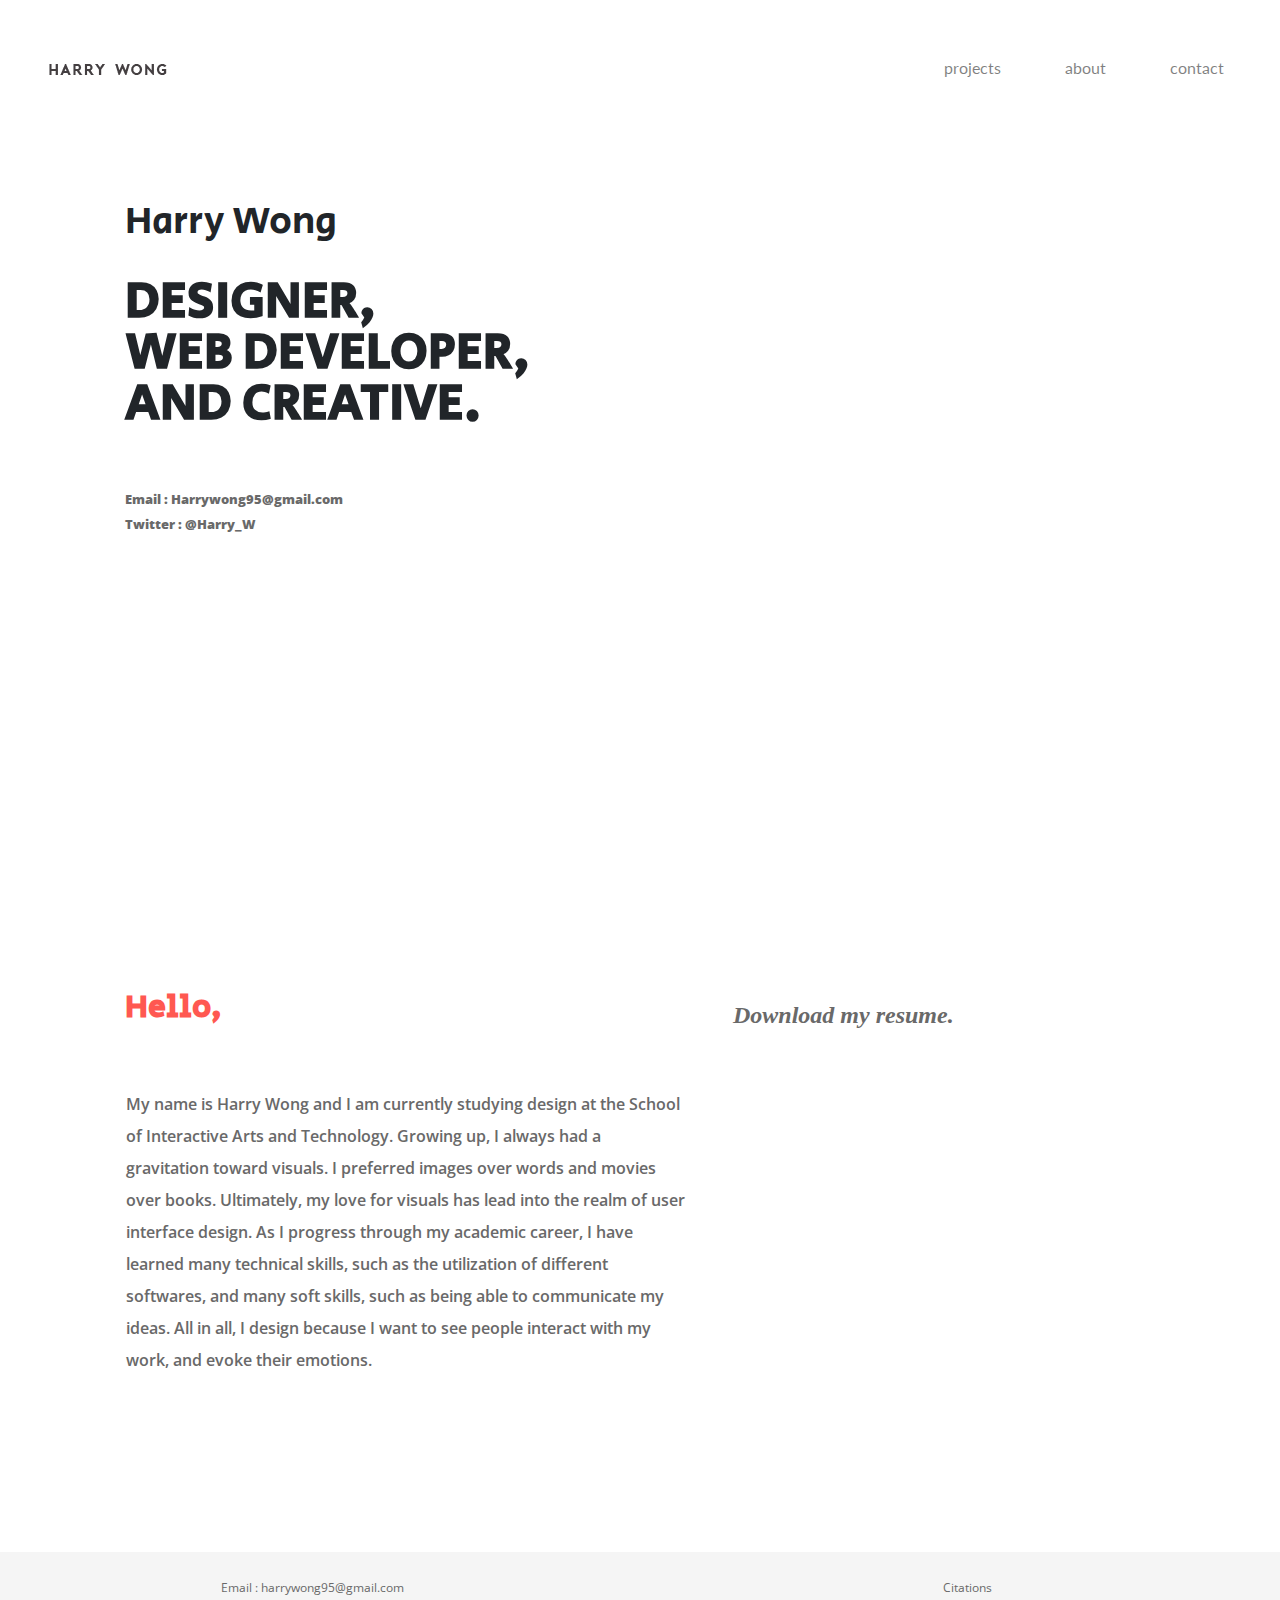
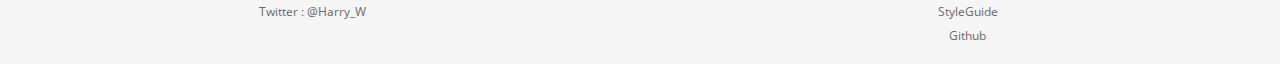
==== commit 8aef9a2e: "Debug" ====
--- a/P03/about.html
+++ b/P03/about.html
@@ -25,9 +25,9 @@
 
 <body>
 
-  <div class="container-fluid">
+  <div class="container-fluid" id="whitesidebar">
     <nav class="navbar navbar-expand-lg navbar-light">
-      <a href="index.html"><img src = "img/logo.png"></a>
+      <a href="index.html"><img src = "img/logo.png" alt="mynamelogo"></a>
       <button class="navbar-toggler" type="button" data-toggle="collapse" data-target="#navbarNav" aria-controls="navbarNav" aria-expanded="false" aria-label="Toggle navigation">
         <span class="navbar-toggler-icon"></span>
       </button>
@@ -49,7 +49,7 @@
     <div class="row fullscreen">
       <div class="col-md-6" id="contact">
         <h2 id="name"> Harry Wong </h2> <br> <h1 id="names">DESIGNER, <br> WEB DEVELOPER, <br> AND CREATIVE. </h1>
-        <p id="contactinfo"> Harrywong95@gmail.com <br> @Harry_W </p>
+        <p id="contactinfo"> Email : Harrywong95@gmail.com <br> Twitter : @Harry_W </p>
       </div>
     </div>
 
@@ -66,7 +66,7 @@
     <footer>
       <div class="row">
         <div class="col-md-6">
-          <p>harrywong95@gmail.com <br> @Harry_W</p>
+          <p>Email : harrywong95@gmail.com <br> Twitter : @Harry_W</p>
         </div>
         <div class="col-md-6">
           <p>Citations <br> StyleGuide <br> Github </p>
--- a/P03/css/main.css
+++ b/P03/css/main.css
@@ -1,21 +1,21 @@
 #twitter{
   position: absolute;
   right:7em;
-  top: 2.5em;
+  top: 3em;
   color: black;
 }
 
 #instagram{
   position: absolute;
   right:10em;
-  top: 2.5em;
+  top: 3em;
   color: black;
 }
 
 #facebook{
   position: absolute;
   right:13em;
-  top: 2.5em;
+  top: 3em;
   color: black;
 }
 
@@ -25,19 +25,21 @@
 
 #name{
   font-family: secular one;
-  margin-left: 4.75em;
-  margin-top: 5em;
+  font-size: 2vw;
+  margin-top: 20%;
+  margin-left: 16.5%;
 }
 
 #names{
   line-height: 1em;
-  margin-left: 2.25em;
+  margin-left: 2em;
+  font-size: 4vw;
 }
 
 #contactinfo{
   font-family: open sans;
   font-weight: 900;
-  font-size: 1em;
+  font-size: .9vw;
   color: #696969;
   line-height: 2em;
   margin-left: 9em;
@@ -97,10 +99,34 @@
 }
 
 #welcome{
-  font-size: 10rem;
-  margin-top: 7%;
-  right: 36%;
-  position: absolute;
+  font-size:8vw;
+  margin-top:4%;
+  left: 20%;
+  position: absolute;
+  width:100%;
+}
+
+#welcome2{
+  font-size: 1.25vw;
+  margin-top:12%;
+  left: 44%;
+  position: absolute;
+  width:100%;
+  font-family: crimson;
+  font-style: italic;
+  font-weight: 900;
+  color: #FF5851;
+}
+
+#projects2{
+  font-size: 1.25vw;
+  left: 41%;
+  position: absolute;
+  width:100%;
+  font-family: crimson;
+  font-style: italic;
+  font-weight: 900;
+  color: #FF5851;
 }
 
 #hello{
@@ -108,10 +134,20 @@
 }
 
 #projects{
-  color: #FF5851;
-  font-siZE: 10em;
+  font-siZE: 8vw;
   margin-top: 15%;
+  margin-left: 32%;
+}
+
+#on{
+  position: absolute;
+  margin-top: 18%;
   margin-left: 30%;
+  -webkit-transition: all 1s ease;
+  -moz-transition: all 1s ease;
+  -ms-transition: all 1s ease;
+  -o-transition: all 1s ease;
+  transition: all 1s ease;
 }
 
 h1{
@@ -179,16 +215,34 @@
 #down{
   font-size: 3em;
   position: absolute;
-  top: 11.5em;
+  margin-top: 29%;
+  left: 47%;
 }
 
 #downlabel{
   font-family: lato;
   font-size: 1em;
   position: absolute;
-  left: 49.4%;
-  top: 34em;
-}
+  margin-top: 28.5%;
+  left: 46.5%;
+}
+
+#scroll{
+  font-size: 3em;
+  position: absolute;
+  left: 4.5%;
+  margin-top: 5%;
+
+}
+
+#scrolllabel{
+  font-family: lato;
+  font-size: 1em;
+  position: absolute;
+    left: 4%;
+    margin-top: 5%;
+}
+
 .arrow {
   text-align: center;
   margin: 8% 0;
@@ -247,7 +301,18 @@
   }
 }
 
-.seemywork{
+.thumbnail:hover {
+   position:relative;
+   width:105%;
+   height:auto;
+   display:block;
+   z-index:999;
+   margin-left: -2.5%;
+}
+
+
+
+/* .seemywork{
   text-decoration: none;
   font-family: Crimson;
   background: none;
@@ -268,7 +333,7 @@
 
 .seemywork:focus{
   outline: none;
-}
+} */
 
 .header1{
   font-weight: bold;
@@ -310,27 +375,159 @@
   font-family: open sans;
   font-weight: 600;
   color: #696969;
-  font-size: 1em;
+  font-size: 1.25em;
   line-height: 2em;
 }
 
 .projecttitle{
-  font-size: 2em;
+  font-size: 1.25em;
   font-family: secular one;
   margin-left: 0;
+  padding-top: 1em;
+}
+
+.projecttitles{
+  font-size: 1.25em;
+  font-family: secular one;
+  margin-left: 0;
+}
+
+#brief{
+  padding-top: 9em;
+  color: #ff5851;
+}
+
+#members{
+  padding-top: 10em;
+}
+
+#objective{
+  padding-top: 3em;
+  color: #ff5851;
+}
+
+#response{
+  padding-top: 3em;
+  color: #ff5851;
+}
+
+#brief1{
+  padding-top: 9em;
+  color: #00b894;
+}
+
+#objective1{
+  padding-top: 3em;
+  color: #00b894;
+}
+
+#response1{
+  padding-top: 3em;
+  color: #00b894;
+}
+
+.summary{
+  background-color:#ff5851;
+}
+
+.summarytitle{
+  font-size: 3em;
+  padding-top: 4em;
+  color: white;
+}
+
+.sumprojectpara{
+  font-family: open sans;
+  font-weight: 600;
+  color: white;
+  font-size: 1.25em;
+  line-height: 2em;
+}
+
+#processtitle{
+  padding-top: 10em;
+  color: #ff5851;
+  font-size: 1.25em;
+  font-family: secular one;
+}
+
+#processtitle1{
+  padding-top: 10em;
+  color: #00b894;
+  font-size: 1.25em;
+  font-family: secular one;
+}
+
+.roletitle{
+  padding-top: 4em;
+  color: #ff5851;
+  font-size: 1.25em;
+  font-family: secular one;
+}
+
+.roletitle1{
+  padding-top: 4em;
+  color: #00b894;
+  font-size: 1.25em;
+  font-family: secular one;
 }
 
 #lens{
-  background-color:#FF5851;
-}
-
-#thumbnail{
+  background-color:#ff5851;
+}
+
+.workflowimage{
   width: 100%;
+  padding-top: 4em;
+}
+
+.roleimage{
+  width: 100%;
+  padding-top: 4em;
+}
+
+#finalproduct{
+  background-color: #F5F5F5;
+}
+
+#finaltitle{
+  font-size: 3em;
+  padding-top: 4em;
+  color: #ff5851;
+}
+
+#finaltitle1{
+  font-size: 3em;
+  padding-top: 4em;
+  color: #00b894;
+}
+
+.summary1{
+  background-color: #00b894;
+}
+
+#finalimage{
+  width: 100%;
+  padding-top: 4em;
+}
+
+#vtl{
+  background-color: #00b894;
+}
+
+.thumbnail{
+  width: 100%;
+  margin-top: 0%;
+  -webkit-transition: all 1s ease;
+  -moz-transition: all 1s ease;
+  -ms-transition: all 1s ease;
+  -o-transition: all 1s ease;
+  transition: all 1s ease;
 }
 
 #titles{
   font-size: 10em;
-  margin-left: 5em;
+  margin-left: 4.5em;
   margin-top: 2em;
   color: white;
 }
--- a/P03/css/grid.css
+++ b/P03/css/grid.css
@@ -6,121 +6,116 @@
 html,body {
 	margin : 0;
 	padding : 0;
-	font-size: 100%;
+	width: 100%;
 }
 
 .container-fluid{
-	margin: 0;
+	margin: 0 auto;
 	padding: 0;
 }
 
-@media all and (max-width: 1920px){
+@media all and (max-width: 1366px){
+
+	body{
+		margin: 0;
+		padding: 0;
+	}
+
+	.navbar{
+		padding: 3em 3em 3em 3em;
+	}
+
+	#whitesidebar{
+		overflow-x: hidden;
+	}
+
+
 	#welcome{
-		font-size: 7rem;
-		margin-top: 7%;
-		right: 40%;
-		position: absolute;
+		font-size: 6rem;
+		margin-top: 0%;
+		left: 26%;
+	}
+
+	#welcome2{
+		font-size: 1.25rem;
+		margin-top: 10%;
+		left: 45%;
 	}
 
 	#down{
 	  font-size: 3em;
 	  position: absolute;
-	  top: 11em;
-		left: 48.4%;
+	  margin-top: 20%;
+		left: 48.75%;
 	}
 
 	#downlabel{
 	  font-family: lato;
 	  font-size: 1em;
 	  position: absolute;
-	  left: 47.75%;
-	  top: 37em;
-	}
-
-	#projects{
-		color: #FF5851;
-		font-siZE: 9em;
-		margin-top: 15%;
-		margin-left: 30%;
-	}
-}
-
-@media all and (max-width: 1690px) {
-	#welcome{
-		font-size: 7rem;
-		margin-top: 7%;
-		right: 38%;
-		position: absolute;
-	}
-
-	#down{
-		font-size: 3em;
-		position: absolute;
-		top: 11em;
-		left: 48.4%;
-	}
-
-	#downlabel{
-		font-family: lato;
-		font-size: 1em;
-		position: absolute;
-		left: 47.5%;
-		top: 37em;
-	}
-
-	#projects{
-		color: #FF5851;
-		font-siZE: 8em;
-		margin-top: 15%;
-		margin-left: 30%;
-	}
-
-	#homepage{
-	  overflow: auto;
-	}
-
-	.fullscreen{
-		height:80vh;
-	}
-
-	#titles{
-		font-size: 6em;
-		margin-top: 4em;
-	}
-}
-
-@media all and (max-width: 1280px){
-	#welcome{
-		font-size: 6rem;
-		margin-top: 8%;
-		right: 32%;
-		position: absolute;
-	}
-
-	#down{
+	  left: 48%;
+	  margin-top:19%;
+	}
+
+	#left{
 	  font-size: 3em;
 	  position: absolute;
-	  top: 12em;
-		left: 46.4%;
-	}
-
-	#downlabel{
+	  left: 1.25em;
+	  top: 1em;
+	}
+
+	#leftlabel{
 	  font-family: lato;
 	  font-size: 1em;
 	  position: absolute;
-	  left: 45.4%;
-	  top: 40em;
+	  left: 6.5em;
+	  top: 4.85em;
+	}
+
+	#right{
+	  font-size: 3em;
+	  position: absolute;
+	  top: 1em;
+		right:5%;
+	}
+
+	#rightlabel{
+	  font-family: lato;
+	  font-size: 1em;
+	  position: absolute;
+	  top: 4.85em;
+		right: 8.5%;
+	}
+
+	#twitter{
+	  position: absolute;
+	  right:4em;
+	  top: 3.5em;
+	  color: black;
+	}
+
+	#instagram{
+	  position: absolute;
+	  right:8em;
+	  top: 3.5em;
+	  color: black;
+	}
+
+	#facebook{
+	  position: absolute;
+	  right:12em;
+	  top: 3.5em;
+	  color: black;
 	}
 
 	#projects{
-		color: #FF5851;
-		font-siZE: 7em;
-		margin-top: 15%;
-		margin-left: 30%;
+		font-size: 6rem;
+		margin-top: 10%;
+		margin-left: 35%;
 	}
 
 	.fullscreen{
-		height:70vh;
+		height: 85vh;
 	}
 
 	#aboutpara{
@@ -130,172 +125,449 @@
 		font-size: 1em;
 		line-height: 2em;
 		width: 100%;
-		margin-left: 0;
+		margin-left: 15%;
 		padding: 2em;
 	}
 
 	#hello{
 		color: #FF5851;
-		margin-left: .75em;
-		font-size: 4em;
+		margin-left: 20%;
+		font-size: 2em;
+		margin-top: 15%;
+
+	}
+
+	#resume a{
+		padding-bottom: 5em;
+	}
+
+	.projectpara{
+			padding-left: 2.25em;
+			padding-right: 2.25em;
+			font-size: .8em;
+		}
+
+	.projecttitle {
+    font-size: 1em;
+    font-family: secular one;
+    margin-left: 7%;
+		padding-top: 1.75em;
+	}
+
+	#vtlimage{
+		width: 100vw;
+		margin-left: 1em
+	}
+
+	#titles{
+		font-size: 10vw;
+		margin-left: 38%;
+		margin-top: 15%;
+	}
+
+	#titles1{
+		font-size: 10vw;
+		margin-left: 30%;
+		margin-top: 11%;
 	}
 
 	#contactinfo{
-		font-family: open sans;
-		font-weight: 900;
-		font-size: 1em;
-		color: #696969;
-		line-height: 2em;
-		margin-left: 2em;
+		font-size: 1vw;
+		margin-left: 20%;;
+	}
+
+	#names{
+		font-size: 4vw;
+		margin-left: 20%;
 	}
 
 	#name{
-		font-family: secular one;
-		margin-left: 1em;
-		margin-top: 1em;
-	}
-
-	#names{
-		line-height: 1em;
-		font-size: 4.5em;
-		margin-left: .4em;
-		white-space: nowrap;
+		font-size: 3vw;
+		margin-left: 20%;
+		margin-top: 10%;
 	}
 
 	#resume{
-		margin-left: 1.25em;
-	}
-
-	#titles{
-		font-size: 5em;
+		padding-left: 3.5em;
 		margin-top: 4em;
 	}
+
+	#members{
+		margin-top: 11%;
+		font-size: 1em;
+	}
+
+	.projecttitles{
+		margin-left: 6.5%;
+	}
+
+	.summarytitle{
+		margin-left: 0%;
+		padding-top: 3em;
+	}
+
+	.projecttitle{
+		margin-left: 4%;
+	}
+
+	.projectpara{
+		font-size: 1em;
+	}
+
 }
 
-@media all and (max-width: 980px){
+@media all and (max-width: 960px) {
+	body{
+		margin: 0;
+		padding: 0;
+	}
+
+	.navbar{
+		padding: 3em 3em 3em 3em;
+	}
+
+	#whitesidebar{
+		overflow-x: hidden;
+	}
+
 	#welcome{
 		font-size: 5rem;
-		margin-top: 9%;
-		right: 30%;
-		position: absolute;
+		margin-top: 5%;
+		left: 20%;
+	}
+
+	#welcome2{
+		font-size: 1.25rem;
+		margin-top: 16%;
+		left: 42%;
 	}
 
 	#down{
-	  font-size: 3em;
-	  position: absolute;
-	  top: 11em;
-		left: 46.4%;
+		font-size: 3em;
+		position: absolute;
+		margin-top: 34%;
+		left: 49.5%;
 	}
 
 	#downlabel{
-	  font-family: lato;
-	  font-size: 1em;
-	  position: absolute;
-	  left: 44.4%;
-	  top: 38em;
+		font-family: lato;
+		font-size: 1em;
+		position: absolute;
+		left: 48.5%;
+		margin-top:33%;
+	}
+
+	#left{
+		font-size: 3em;
+		position: absolute;
+		left: 1.25em;
+		top: 2em;
+	}
+
+	#leftlabel{
+		font-family: lato;
+		font-size: 1em;
+		position: absolute;
+		left: 6.5em;
+		top: 7.9em;
+	}
+
+	#right{
+		font-size: 3em;
+		position: absolute;
+		right: 8%;
+		top: 2em;
+	}
+
+	#rightlabel{
+		font-family: lato;
+		font-size: 1em;
+		position: absolute;
+		right: 13%;
+		top: 7.9em;
+	}
+
+	#twitter{
+		position: absolute;
+		right:3em;
+		top: 3.5em;
+		color: black;
+	}
+
+	#instagram{
+		position: absolute;
+		right:6em;
+		top: 3.5em;
+		color: black;
+	}
+
+	#facebook{
+		position: absolute;
+		right:9em;
+		top: 3.5em;
+		color: black;
 	}
 
 	#projects{
-		color: #FF5851;
-		font-siZE: 6em;
-		margin-top: 15%;
-		margin-left: 30%;
+		font-siZE: 4em;
+		margin-top: 11%;
+		margin-left: 37%;
+	}
+
+	#projects2{
+		font-size: 1rem;
+		left: 40%;
 	}
 
 	.fullscreen{
-		height:60vh;
+		height:75vh;
+	}
+
+	#scroll{
+		margin-left: 2%;
+	}
+
+	#scrolllabel{
+		margin-left: 2%;
 	}
 
 	#aboutpara{
 		font-family: open sans;
 		font-weight: 600;
 		color: #696969;
-		font-size: 1em;
+		font-size: .75em;
 		line-height: 2em;
 		width: 100%;
-		margin-left: 0;
+		margin-left: 4.5em;
 		padding: 2em;
 	}
 
 	#hello{
 		color: #FF5851;
-		margin-left: .75em;
+		margin-left: 2.5em;
+		font-size: 2em;
+		margin-top: 6em;
+	}
+
+	#resume a{
+		padding-bottom: 5em;
+	}
+
+	.projectpara{
+			padding-left: 2.25em;
+			padding-right: 2.25em;
+			font-size: .8em;
+		}
+
+	.projecttitle {
+		font-size: 1em;
+		font-family: secular one;
+		margin-left: 7%;
+		padding-top: 1.75em;
+	}
+
+	#vtlimage{
+		width: 100vw;
+		margin-left: 1em
+	}
+
+	#titles{
+		font-size: 10vw;
+		margin-left: 38%;
+		margin-top: 23%;
+	}
+
+	#titles1{
+		font-size: 10vw;
+		margin-left: 30%;
+		margin-top: 20%;
+	}
+
+	#contactinfo{
+		font-size: 1.5vw;
+		margin-left: 20%;
+	}
+
+	#names{
+		font-size: 4.5vw;
+		margin-left: 20%;
+	}
+
+	#name{
+		font-size: 3vw;
+		margin-left: 20%;
+	}
+
+	#resume{
+		padding-left: 2.5em;
+		margin-top: 40%;
+	}
+
+	#members{
+		padding-top: 0;
+		font-size: 1em;
+		margin-top: 6.75em;
+	}
+
+	#brief{
+		padding-top: 4em;
+	}
+
+	#brief1{
+		padding-top: 4em;
+	}
+
+	.projecttitles{
+		margin-left: 8%;
+	}
+
+	.summarytitle{
+		margin-left: 10%;
+		padding-top: 2em;
+		font-size: 2em;
+	}
+
+	#processtitle1{
+		padding-top: 4em;
+	}
+
+	#finaltitle{
+		font-size: 2em;
+	}
+
+	#finaltitle1{
+		font-size: 2em;
+		padding-top: 2em;
+	}
+
+	.sumprojectpara{
+		padding-left: 5em;
+		padding-right: 5em;
+		font-size: 1.1em;
+	}
+
+	.projecttitle{
+		margin-left: 4%;
+	}
+
+	.projectpara{
+		font-size: 1em;
+	}
+}
+
+@media all and (max-width: 768px) {
+	body{
+		margin: 0;
+		padding: 0;
+	}
+
+	.navbar{
+		padding: 3em 3em 3em 3em;
+	}
+
+	#whitesidebar{
+		overflow-x: hidden;
+	}
+
+	#welcome{
+		font-size: 5rem;
+		margin-top: 5%;
+		left: 16%;
+	}
+
+	#welcome2{
+		font-size: 1.25rem;
+		margin-top: 16%;
+		left: 42%;
+	}
+
+	#down{
 		font-size: 3em;
-	}
-
-	#contactinfo{
-		font-family: open sans;
-		font-weight: 900;
-		font-size: 1em;
-		color: #696969;
-		line-height: 2em;
-		margin-left: 2em;
-	}
-
-	#name{
-		font-family: secular one;
-		margin-left: 1em;
-		margin-top: 1em;
-	}
-
-	#names{
-		line-height: 1em;
-		font-size: 3.5em;
-		margin-left: .5em;
-		white-space: nowrap;
-	}
-
-	#resume{
-		margin-left: 1.25em;
-	}
-
-	#titles{
-		font-size: 4em;
-		margin-top: 4em;
-	}
-
-	.projectpara{
-		padding-left: 3em;
-		padding-right :3em;
-	}
-
-	.projecttitle{
-		padding-left: 1.6em;
-		padding-top: .75em;
-	}
-}
-
-@media all and (max-width: 736px){
-	#welcome{
-		font-size: 4rem;
-		margin-top: 10%;
-		right: 28%;
-		position: absolute;
-	}
-	#down{
-	  font-size: 3em;
-	  position: absolute;
-	  top: 12em;
-		left: 46.4%;
+		position: absolute;
+		margin-top: 34%;
+		left: 49.5%;
 	}
 
 	#downlabel{
-	  font-family: lato;
-	  font-size: 1em;
-	  position: absolute;
-	  left: 44.4%;
-	  top: 40em;
+		font-family: lato;
+		font-size: 1em;
+		position: absolute;
+		left: 48.5%;
+		margin-top:33%;
+	}
+
+	#left{
+		font-size: 3em;
+		position: absolute;
+		left: 1.25em;
+		top: 2em;
+	}
+
+	#leftlabel{
+		font-family: lato;
+		font-size: 1em;
+		position: absolute;
+		left: 6.5em;
+		top: 7.9em;
+	}
+
+	#right{
+		font-size: 3em;
+		position: absolute;
+		right: 8%;
+		top: 2em;
+	}
+
+	#rightlabel{
+		font-family: lato;
+		font-size: 1em;
+		position: absolute;
+		right: 13%;
+		top: 7.9em;
+	}
+
+	#twitter{
+		position: absolute;
+		right:3em;
+		top: 3.5em;
+		color: black;
+	}
+
+	#instagram{
+		position: absolute;
+		right:6em;
+		top: 3.5em;
+		color: black;
+	}
+
+	#facebook{
+		position: absolute;
+		right:9em;
+		top: 3.5em;
+		color: black;
 	}
 
 	#projects{
-		color: #FF5851;
-		font-siZE: 3em;
-		margin-top: 15%;
-		margin-left: 30%;
+		font-siZE: 4em;
+		margin-top: 11%;
+		margin-left: 37%;
+	}
+
+	#projects2{
+		font-size: 1rem;
+		left: 40%;
 	}
 
 	.fullscreen{
-		height:50vh;
+		height:65vh;
+	}
+
+	#scroll{
+		margin-left: 2%;
+	}
+
+	#scrolllabel{
+		margin-left: 2%;
 	}
 
 	#aboutpara{
@@ -305,206 +577,308 @@
 		font-size: 1em;
 		line-height: 2em;
 		width: 100%;
-		margin-left: 0;
-		padding: 2em;
+		margin-left: 3em;
+		padding-right: 5em;
+		padding-bottom: 3em;
 	}
 
 	#hello{
-	  color: #FF5851;
-		margin-left: .75em;
-		font-size: 2em;
+		color: #FF5851;
+		margin-left: 2.5em;
+		font-size: 2em;
+		margin-top: 6em;
+	}
+
+	#resume a{
+		padding-bottom: 5em;
+	}
+
+	.projectpara{
+			padding-left: 2.25em;
+			padding-right: 2.25em;
+			font-size: .8em;
+		}
+
+	.projecttitle {
+		font-size: 1em;
+		font-family: secular one;
+		margin-left: 7%;
+		padding-top: 1.75em;
+	}
+
+	#vtlimage{
+		width: 100vw;
+		margin-left: 1em
+	}
+
+	#titles{
+		font-size: 10vw;
+		margin-left: 38%;
+		margin-top: 23%;
+	}
+
+	#titles1{
+		font-size: 5vw;
+		margin-left: 30%;
+		margin-top: 20%;
 	}
 
 	#contactinfo{
-		font-family: open sans;
-		font-weight: 900;
-		font-size: 1em;
-		color: #696969;
-		line-height: 2em;
-		margin-left: 2em;
+		font-size: 2vw;
+		margin-left: 10%;
+	}
+
+	#names{
+		font-size: 6vw;
+		margin-left: 10%;
 	}
 
 	#name{
-		font-family: secular one;
-		margin-left: 1em;
-		margin-top: 1em;
-	}
-
-	#names{
-		line-height: 1em;
-		font-size: 2.5em;
-		margin-left: .75em;
-		white-space: nowrap;
+		font-size: 4vw;
+		margin-left: 10%;
 	}
 
 	#resume{
-		margin-left: 1.25em;
-	}
-
-	#titles{
+		padding-left: 37%;
+		margin-top: 40%;
+		position: relative;
+	}
+
+	#members{
+		padding-top: 0;
+		font-size: 1em;
+		margin-top: -1.5em;
+	}
+
+	.projecttitles{
+		margin-left: 8%;
+	}
+
+	.summarytitle{
+		margin-left: 11%;
+		padding-top: 2em;
+		font-size: 2em;
+	}
+
+	#processtitle1{
+		padding-top: 4em;
+	}
+
+	#finaltitle{
+		font-size: 2em;
+	}
+
+	#finaltitle1{
+		font-size: 2em;
+		padding-top: 2em;
+	}
+
+	.sumprojectpara{
+		padding-left: 5em;
+		padding-right: 5em;
+		font-size: 1.1em;
+	}
+
+	.projecttitle{
+		margin-left: 8%;
+	}
+
+	.projectpara{
+		font-size: 1em;
+		margin-left: 3.5%;
+	}
+
+	.roleimage{
+		width: 93%;
+		margin-left: 4%;
+	}
+
+	#finalimage{
+		width: 93%;
+		margin-left: 4%;
+		padding-top: 2em;
+	}
+
+	.workflowimage{
+		width: 93%;
+		margin-left: 4%;
+		padding-top: 2em;
+	}
+}
+
+@media all and (max-width: 540px){
+	#welcome{
+		font-size: 4rem;
+		margin-top: 5%;
+		left: 14%;
+	}
+
+	#welcome2{
+		font-size: 1.25rem;
+		margin-top: 16%;
+		left: 40%;
+	}
+
+	#down{
 		font-size: 3em;
-		margin-top: 4em;
-	}
-
-	.projectpara{
-		padding-left: 3em;
-		padding-right :3em;
-	}
-
-	.projecttitle{
-		padding-left: 1.6em;
-		padding-top: .75em;
+		position: absolute;
+		margin-top: 60%;
+		left: 49.5%;
+	}
+
+	#downlabel{
+		font-family: lato;
+		font-size: 1em;
+		position: absolute;
+		left: 47.5%;
+		margin-top:59.5%;
+	}
+
+	#left{
+		font-size: 3em;
+		position: absolute;
+		left: 1.25em;
+		top: 3em;
+	}
+
+	#leftlabel{
+		font-family: lato;
+		font-size: 1em;
+		position: absolute;
+		left: 6.5em;
+		top: 10.9em;
+	}
+
+	#right{
+		font-size: 3em;
+		position: absolute;
+		right: 8%;
+		top: 3em;
+	}
+
+	#rightlabel{
+		font-family: lato;
+		font-size: 1em;
+		position: absolute;
+		right: 5.5em;
+		top: 10.9em;
 	}
 }
 
-@media all and (max-width: 480px){
+@media all and (max-width: 375px){
+
+	body{
+		margin: 0;
+		padding: 0;
+	}
+
+	.navbar{
+		padding: 3em 3em 3em 3em;
+	}
+
+	#whitesidebar{
+		overflow-x: hidden;
+	}
+
 	#welcome{
 		font-size: 3rem;
-		margin-top: 11%;
-		right: 26%;
-		position: absolute;
+		margin-top: 30%;
+		left: 40%;
+	}
+
+	#welcome2{
+		font-size: 1.25rem;
+		margin-top: 47%;
+		left: 66%;
 	}
 
 	#down{
 	  font-size: 3em;
 	  position: absolute;
-	  top: 8em;
-		left: 46.4%;
+	  margin-top: 142%;
+		left: 80.5%;
 	}
 
 	#downlabel{
 	  font-family: lato;
 	  font-size: 1em;
 	  position: absolute;
-	  left: 44.4%;
-	  top: 23em;
-	}
-
-	#projects{
-		color: #FF5851;
-		font-siZE: 3em;
-		margin-top: 15%;
-		margin-left: 30%;
-	}
-
-	.fullscreen{
-		height:40vh;
-	}
-
-	#aboutpara{
-		font-family: open sans;
-		font-weight: 600;
-		color: #696969;
-		font-size: 1em;
-		line-height: 2em;
-		width: 100%;
-		margin-left: 0;
-		padding: 2em;
-	}
-
-	.projectpara{
-		padding-left: 3em;
-		padding-right :3em;
-	}
-
-	.projecttitle{
-		padding-left: 1.6em;
-		padding-top: .75em;
-	}
-
-	#titles{
-		font-size: 2em;
-		margin-top: 5em;
-	}
-
-	.navbar{
-		padding: 2.5em 2em 2em 2em;
-	}
-}
-
-@media all and (max-width: 375px){
-	#welcome{
-		font-size: 3rem;
-		margin-top: 11%;
-		right: 26%;
-		position: absolute;
-	}
-
-	#down{
-	  font-size: 3em;
-	  position: absolute;
-	  top: 12em;
-		left: 47.4%;
-	}
-
-	#downlabel{
-	  font-family: lato;
-	  font-size: 1em;
-	  position: absolute;
-	  left: 44.4%;
-	  top: 40em;
+	  left: 78%;
+	  margin-top:140%;
 	}
 
 	#left{
 	  font-size: 3em;
 	  position: absolute;
-	  left: 1em;
-	  top: 3.4em;
+	  left: 1.25em;
+	  top: 6.05em;
 	}
 
 	#leftlabel{
 	  font-family: lato;
 	  font-size: 1em;
 	  position: absolute;
-	  left: 6em;
-	  top: 12em;
+	  left: 6.5em;
+	  top: 20em;
 	}
 
 	#right{
 	  font-size: 3em;
 	  position: absolute;
-	  right: .5em;
-	  top: 3.4em;
+	  right: -54%;
+	  top: 6.05em;
 	}
 
 	#rightlabel{
 	  font-family: lato;
 	  font-size: 1em;
 	  position: absolute;
-	  right: 4.5em;
-	  top: 12em;
+	  right: -43%;
+	  top: 20em;
 	}
 
 	#twitter{
 	  position: absolute;
-	  right:3em;
-	  top: 2.5em;
+	  right:-12em;
+	  top: 3.5em;
 	  color: black;
 	}
 
 	#instagram{
 	  position: absolute;
-	  right:6em;
-	  top: 2.5em;
+	  right:-6em;
+	  top: 3.5em;
 	  color: black;
 	}
 
 	#facebook{
 	  position: absolute;
-	  right:9em;
-	  top: 2.5em;
+	  right:0em;
+	  top: 3.5em;
 	  color: black;
 	}
 
 	#projects{
-		color: #FF5851;
 		font-siZE: 3em;
-		margin-top: 15%;
-		margin-left: 30%;
+		margin-top: 11%;
+		margin-left: 21%;
+	}
+
+	#projects2{
+		font-size: 1rem;
+		left: 21%;
 	}
 
 	.fullscreen{
-		height:30vh;
+		height:35vh;
+	}
+
+	#scroll{
+		visibility: hidden;
+	}
+
+	#scrolllabel{
+		visibility: hidden;
 	}
 
 	#aboutpara{
@@ -526,85 +900,125 @@
 	}
 
 	#resume a{
-	padding-bottom: 5em;
+		padding-bottom: 5em;
 	}
 
 	.projectpara{
-		padding-left: 5em;
-		padding-right 5em;
-	}
-
-	.navbar{
-	  padding: 2.5em 1em 2em 1.5em;
-	}
+			padding-left: 2.25em;
+			padding-right: 2.25em;
+			font-size: .8em;
+		}
+
+	.projecttitle {
+    font-size: 1em;
+    font-family: secular one;
+    margin-left: 7%;
+		padding-top: 1.75em;
+	}
+
+	#vtlimage{
+		width: 100vw;
+		margin-left: 1em
+	}
+
+	#titles{
+		font-size: 10vw;
+		margin-left: 38%;
+		margin-top: 30%;
+	}
+
+	#titles1{
+		font-size: 10vw;
+		margin-left: 30%;
+		margin-top: 30%;
+	}
+
+	#contactinfo{
+		font-size: 4vw;
+		margin-left: 8%;;
+	}
+
+	#names{
+		font-size: 8vw;
+		margin-left: 8%;;
+	}
+
+	#name{
+		font-size: 5vw;
+		margin-left: 8%;;
+	}
+
+	#resume{
+		padding-left: 2.5em;
+		position: relative;
+	}
+
+	#members{
+		padding-top: 0;
+		font-size: 1em;
+		margin-top: 0;
+	}
+
+	#brief{
+		padding-top: 4em;
+	}
+
+	#brief1{
+		padding-top: 4em;
+	}
+
+	.projecttitles{
+		margin-left: 8%;
+	}
+
+	.summarytitle{
+		margin-left: 10%;
+		padding-top: 2em;
+		font-size: 2em;
+	}
+
+	#processtitle1{
+		padding-top: 4em;
+	}
+
+	#finaltitle{
+		font-size: 2em;
+	}
+
+	#finaltitle1{
+		font-size: 2em;
+		padding-top: 2em;
+	}
+
+	#finalimage{
+		width: 93%;
+		margin-left: 4%;
+		padding-top: 2em;
+	}
+
+	.workflowimage{
+		width: 93%;
+		margin-left: 4%;
+		padding-top: 2em;
+	}
+
+	.roleimage{
+		width: 93%;
+		margin-left: 4%;
+	}
+
+	.sumprojectpara{
+		padding-left: 2em;
+		padding-right: 2em;
+		font-size: 1.1em;
+	}
+
+	.projecttitle{
+		margin-left: 9%;
+	}
+
+	.projectpara{
+		font-size: 1em;
+	}
+
 }
-
-
-/*
-.project{
-  height: 65em;
-  background-color: #F8F8F8;
-  padding: 0;
-}
-
-.project1{
-  height: 40em;
-  background-color: #F8F8F8;
-  padding: 0;
-}
-
-.project2{
-  height: 28em;
-  background-color: #F8F8F8;
-  padding: 0;
-}
-
-.project3{
-  height: 50em;
-  background-color: white;
-  padding: 0;
-}
-
-.project4{
-  height: 50em;
-  background-color: #F8F8F8;
-  padding: 0;
-}
-
-.page{
-  background-color: #F8F8F8;
-  border-left: 5em solid white;
-  border-right: 4em solid white;
-  border-top: 4em solid white;
-  padding: 0;
-}
-
-.col-33{
-  width: 33%;
-  display: inline-block;
-}
-
-.col-50{
-  width: 49.5%;
-  display: inline-block;
-  padding-bottom: 10%;
-}
-
-#col-50{
-  width: 49.5%;
-  display: inline-block;
-}
-
-.col-25{
-  width: 24%;
-  display: inline-block;
-}
-
-.col-12{
-  padding: 0;
-  margin: 0;
-}
-
-.col-100{
-  width: 100%;
-} */
